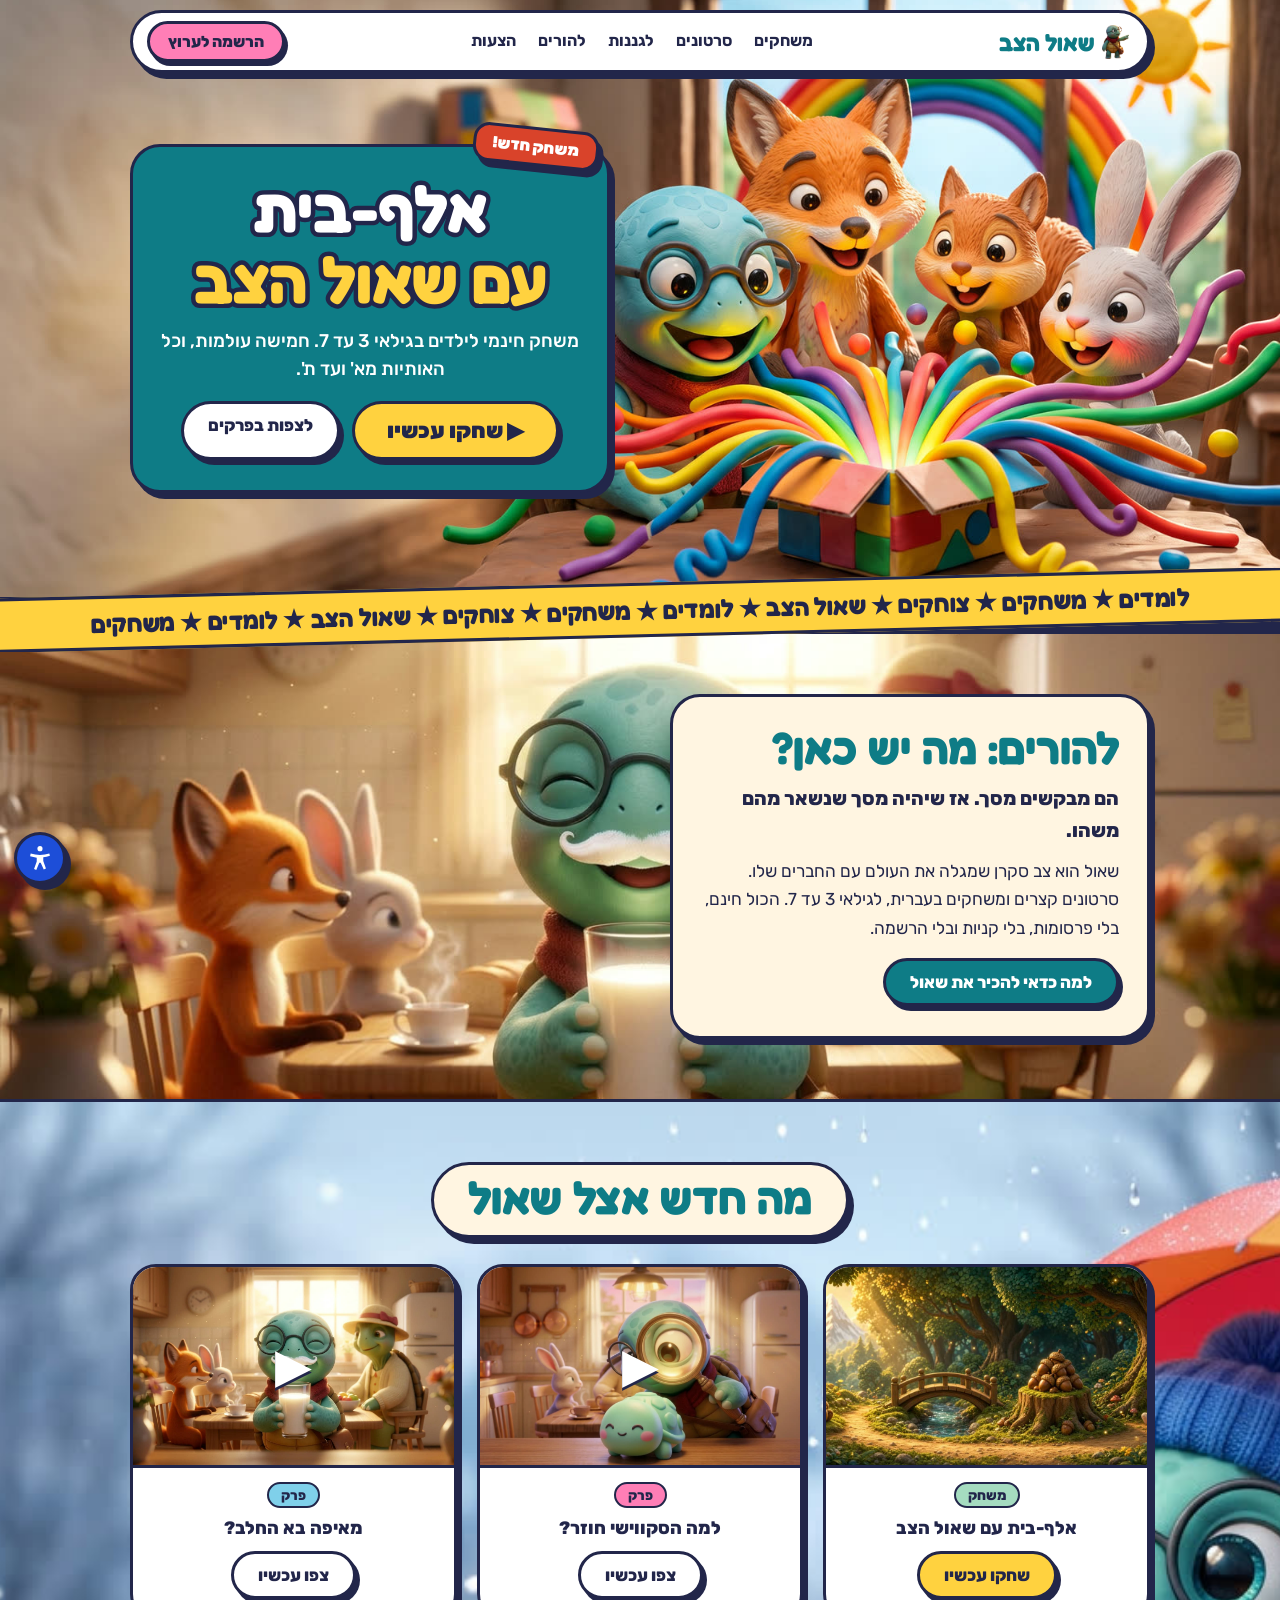
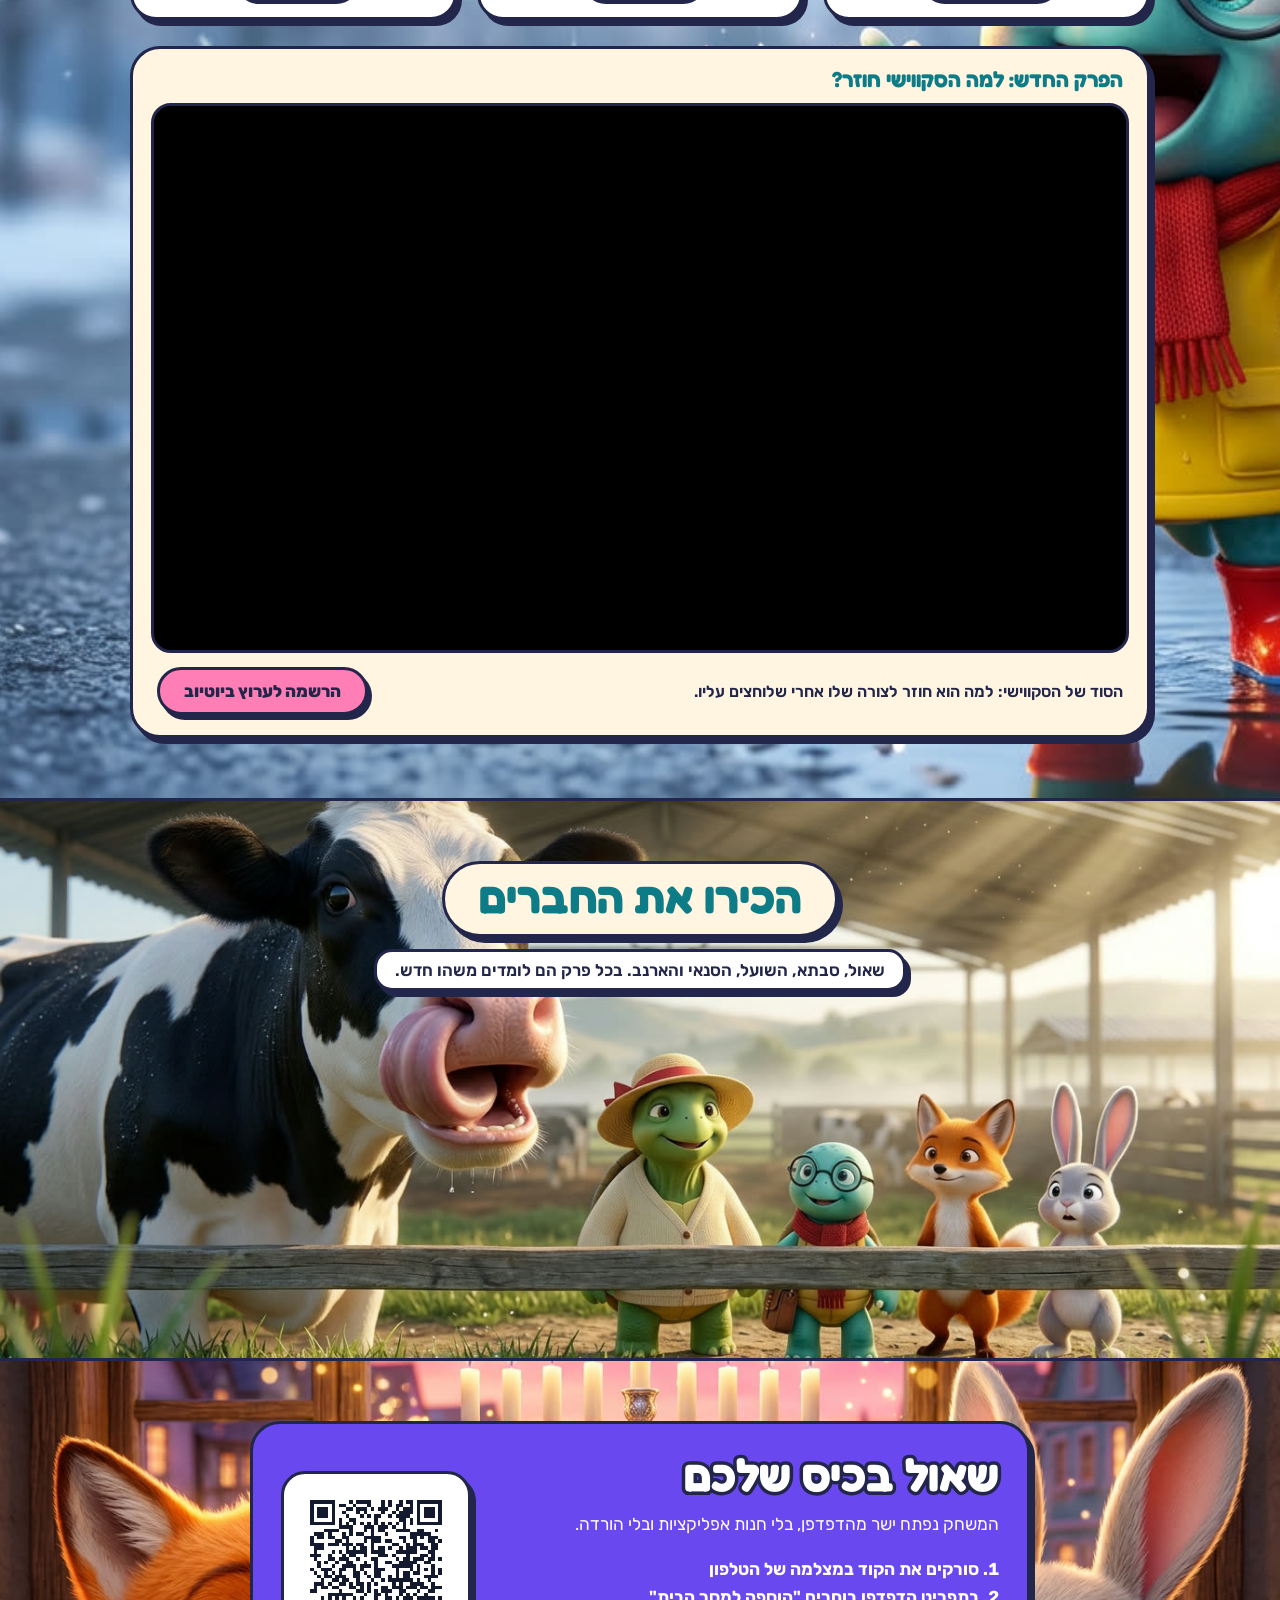
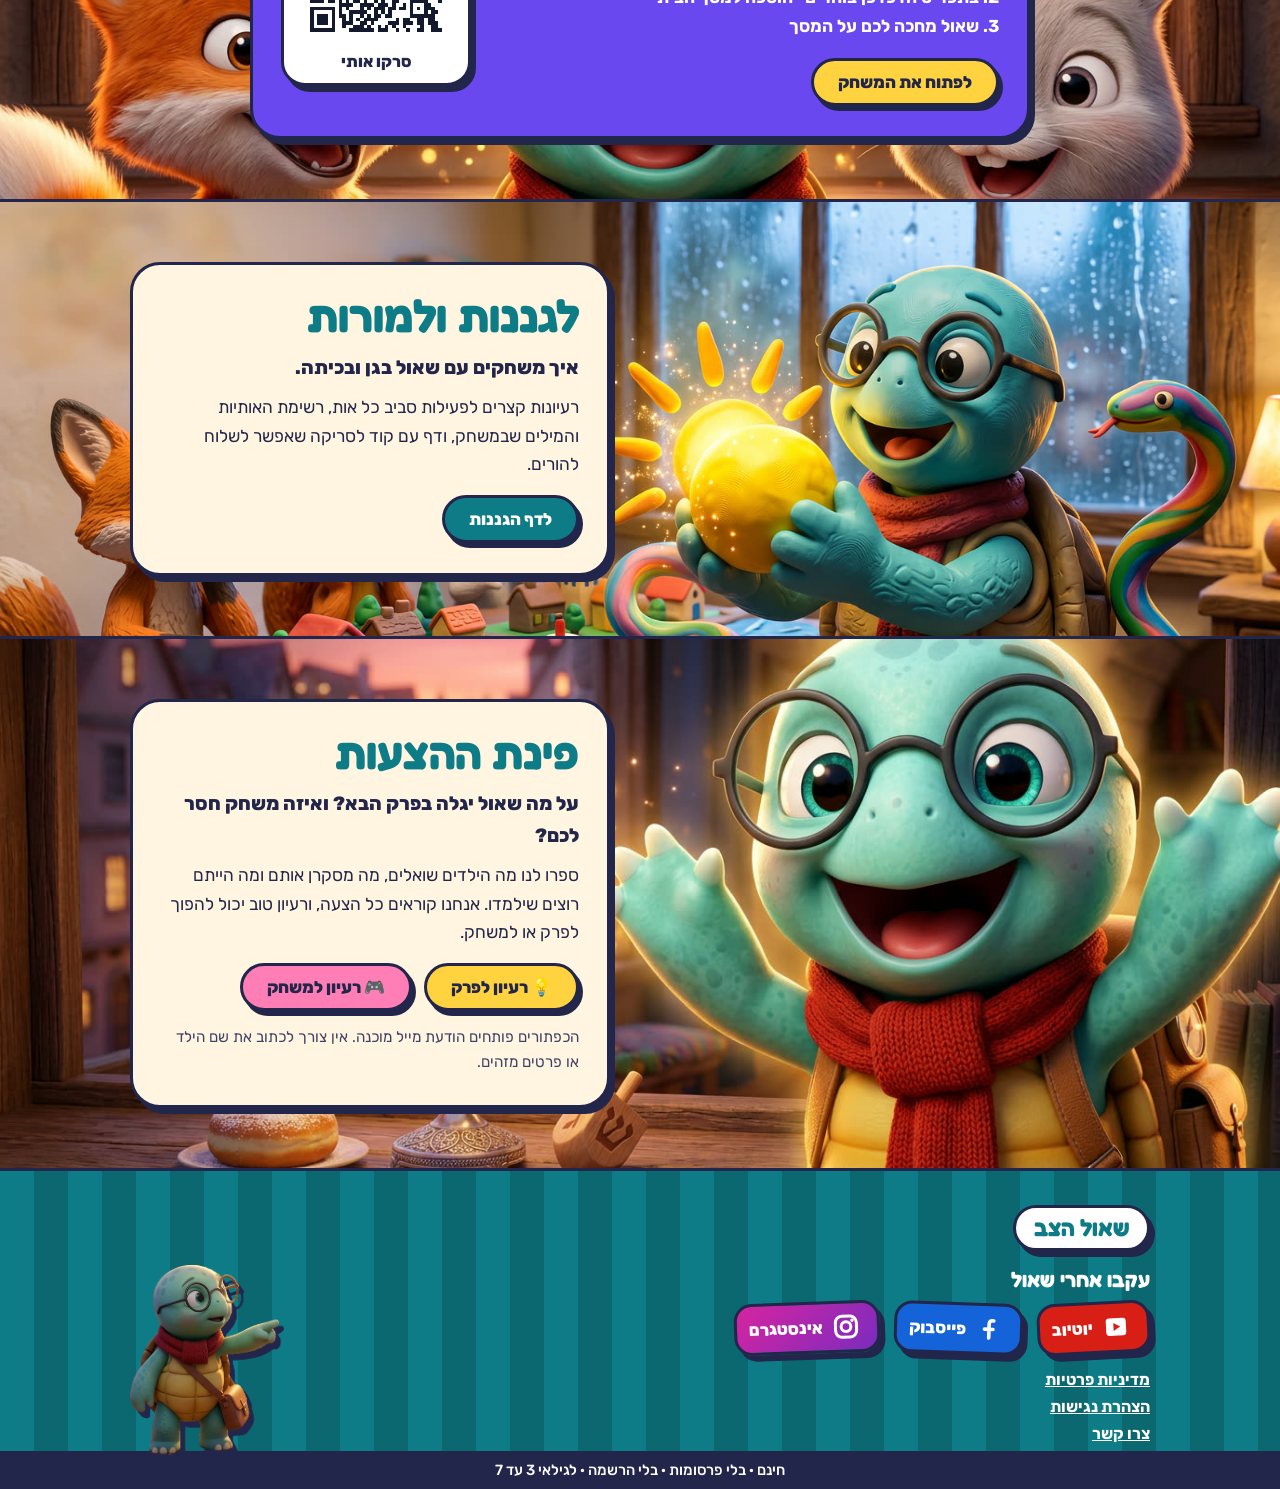
==== index.html @ dd78f570 "Home hero in 3D (index.html)" ====
<!doctype html>
<html lang="he" dir="rtl">
<head>
<meta charset="utf-8">
<meta property="og:image" content="https://shaulhatzav.co.il/img/share-sq.jpg">
<meta property="og:image:width" content="500">
<meta property="og:image:height" content="500">
<meta property="og:title" content="שאול הצב | משחק אלף-בית חינמי וסרטונים לילדים">
<meta property="og:description" content="שאול הצב: משחק אלף-בית חינמי וסרטונים חינוכיים בעברית לילדים בגילאי 3 עד 7. בלי פרסומות, בלי קניות, בלי הרשמה.">
<meta property="og:url" content="https://shaulhatzav.co.il/">
<meta property="og:type" content="website">
<meta name="twitter:card" content="summary">
<meta name="viewport" content="width=device-width, initial-scale=1">
<title>שאול הצב | משחק אלף-בית חינמי וסרטונים לילדים</title>
<meta name="description" content="שאול הצב: משחק אלף-בית חינמי וסרטונים חינוכיים בעברית לילדים בגילאי 3 עד 7. בלי פרסומות, בלי קניות, בלי הרשמה.">
<link rel="canonical" href="https://shaulhatzav.co.il/">
<link rel="icon" href="img/shaul.png">
<link rel="preconnect" href="https://fonts.googleapis.com">
<link rel="preconnect" href="https://fonts.gstatic.com" crossorigin>
<link href="https://fonts.googleapis.com/css2?family=Fredoka:wght@500;600;700&family=Rubik:wght@400;500;700;800;900&display=swap" rel="stylesheet">
<link rel="stylesheet" href="css/site.css?v=6">
</head>
<body>
<a class="skip" href="#main">דלגו לתוכן</a>
<header class="bar"><div class="b st">
  <a class="logo" href="index.html"><img src="img/shaul.png" alt="" width="313" height="398">שאול הצב</a>
  <nav aria-label="ראשי"><a href="alef-bet/">משחקים</a><a href="videos/">סרטונים</a><a href="gan/">לגננות</a><a href="#about">להורים</a><a href="#ideas">הצעות</a></nav>
  <details class="menu"><summary>תפריט</summary><div class="st"><a href="alef-bet/">משחקים</a><a href="videos/">סרטונים</a><a href="gan/">לגננות</a><a href="#about">להורים</a><a href="#ideas">הצעות</a></div></details>
  <a class="pill p" href="https://www.youtube.com/channel/UC1-MnNsGyyjfJZPgiCrN3sg?sub_confirmation=1" rel="noopener">הרשמה לערוץ</a>
</div></header>
<main id="main">

<div class="hero" style="background-image:url(img/bg/clay-c.jpg)" data-src="img/bg/clay-c.jpg" data-depth="img/bg/clay-c-d.png"><div class="in">
  <div class="panel st">
    <div class="new st">משחק חדש!</div>
    <h1>אלף-בית<br><span>עם שאול הצב</span></h1>
    <p>משחק חינמי לילדים בגילאי 3 עד 7. חמישה עולמות, וכל האותיות מא' ועד ת'.</p>
    <div class="btns"><a class="pill y big" href="alef-bet/">▶ שחקו עכשיו</a><a class="pill" href="videos/">לצפות בפרקים</a></div>
  </div>
</div></div>
<script src="js/hero3d.js?v=1" defer></script>
<div class="rib" aria-hidden="true"><div class="ribbon">לומדים ★ משחקים ★ צוחקים ★ שאול הצב ★ לומדים ★ משחקים ★ צוחקים ★ שאול הצב ★ לומדים ★ משחקים</div></div>

<section id="about" style="background-image:url(img/bg/milk-kitchen.jpg)"><div class="in side">
  <div class="panel st">
    <h2>להורים: מה יש כאן?</h2>
    <p class="lead">הם מבקשים מסך. אז שיהיה מסך שנשאר מהם משהו.</p>
    <p>שאול הוא צב סקרן שמגלה את העולם עם החברים שלו. סרטונים קצרים ומשחקים בעברית, לגילאי 3 עד 7. הכול חינם, בלי פרסומות, בלי קניות ובלי הרשמה.</p>
    <a class="pill t" href="videos/#parents">למה כדאי להכיר את שאול</a>
  </div>
</div></section>

<section class="plain" style="background-image:url(img/bg/winter.jpg)"><div class="in">
  <h2 class="title st">מה חדש אצל שאול</h2>
  <div class="grid">
    <article class="card st"><a class="pic" href="alef-bet/" style="background-image:url(img/forest-s.jpg)" aria-label="משחק אלף-בית עם שאול הצב"></a>
      <div class="ft"><span class="tag" style="background:var(--mint)">משחק</span><h3>אלף-בית עם שאול הצב</h3><a class="pill y" href="alef-bet/">שחקו עכשיו</a></div></article>
    <article class="card st"><a class="pic" href="videos/#squishy" style="background-image:url(img/bg/squishy.jpg)" aria-label="למה הסקווישי חוזר?"><span aria-hidden="true">▶</span></a><div class="ft"><span class="tag" style="background:var(--pink)">פרק</span><h3>למה הסקווישי חוזר?</h3><a class="pill" href="videos/#squishy">צפו עכשיו</a></div></article>
    <article class="card st"><a class="pic" href="videos/#milk" style="background-image:url(img/bg/milk-kitchen.jpg)" aria-label="מאיפה בא החלב?"><span aria-hidden="true">▶</span></a><div class="ft"><span class="tag" style="background:var(--sky)">פרק</span><h3>מאיפה בא החלב?</h3><a class="pill" href="videos/#milk">צפו עכשיו</a></div></article>
  </div>
  <div class="player st">
    <h3>הפרק החדש: למה הסקווישי חוזר?</h3>
    <div class="frame"><iframe src="https://www.youtube-nocookie.com/embed/lowUQMVtAIc?rel=0" title="למה הסקווישי חוזר?" loading="lazy" allow="accelerometer; clipboard-write; encrypted-media; gyroscope; picture-in-picture; web-share" allowfullscreen referrerpolicy="strict-origin-when-cross-origin"></iframe></div>
    <div class="row"><p>הסוד של הסקווישי: למה הוא חוזר לצורה שלו אחרי שלוחצים עליו.</p><a class="pill p" href="https://www.youtube.com/channel/UC1-MnNsGyyjfJZPgiCrN3sg?sub_confirmation=1" rel="noopener">הרשמה לערוץ ביוטיוב</a></div>
  </div>
</div></section>

<section class="friends" style="background-image:url(img/bg/milk-farm.jpg)" role="img" aria-label="שאול, סבתא, השועל והארנב עומדים ליד פרה ברפת"><div class="in">
  <h2 class="title st">הכירו את החברים</h2>
  <p class="st">שאול, סבתא, השועל, הסנאי והארנב. בכל פרק הם לומדים משהו חדש.</p>
</div></section>

<section class="pocket plain" style="background-image:url(img/bg/hanukkah.jpg)"><div class="in">
  <div class="panel st">
    <div>
      <h2>שאול בכיס שלכם</h2>
      <p>המשחק נפתח ישר מהדפדפן, בלי חנות אפליקציות ובלי הורדה.</p>
      <ol><li>סורקים את הקוד במצלמה של הטלפון</li><li>בתפריט הדפדפן בוחרים "הוספה למסך הבית"</li><li>שאול מחכה לכם על המסך</li></ol>
      <a class="pill y" href="alef-bet/">לפתוח את המשחק</a>
    </div>
    <div class="qr st"><img src="img/qr-alef-bet.png" alt="קוד QR שפותח את משחק האלף-בית של שאול הצב" width="1080" height="1080" loading="lazy">סרקו אותי</div>
  </div>
</div></section>

<section style="background-image:url(img/bg/clay-b.jpg)"><div class="in side l">
  <div class="panel st">
    <h2>לגננות ולמורות</h2>
    <p class="lead">איך משחקים עם שאול בגן ובכיתה.</p>
    <p>רעיונות קצרים לפעילות סביב כל אות, רשימת האותיות והמילים שבמשחק, ודף עם קוד לסריקה שאפשר לשלוח להורים.</p>
    <a class="pill t" href="gan/">לדף הגננות</a>
  </div>
</div></section>

<section id="ideas" class="ideas" style="background-image:url(img/bg/hanukkah1.jpg)"><div class="in side l">
  <div class="panel st">
    <h2>פינת ההצעות</h2>
    <p class="lead">על מה שאול יגלה בפרק הבא? ואיזה משחק חסר לכם?</p>
    <p>ספרו לנו מה הילדים שואלים, מה מסקרן אותם ומה הייתם רוצים שילמדו. אנחנו קוראים כל הצעה, ורעיון טוב יכול להפוך לפרק או למשחק.</p>
    <div class="btns" style="justify-content:flex-start"><a class="pill y" href="mailto:shaul.hatzav@gmail.com?subject=%D7%A8%D7%A2%D7%99%D7%95%D7%9F%20%D7%9C%D7%A4%D7%A8%D7%A7%20%D7%A9%D7%9C%20%D7%A9%D7%90%D7%95%D7%9C%20%D7%94%D7%A6%D7%91&body=%D7%A9%D7%9C%D7%95%D7%9D%20%D7%A6%D7%95%D7%95%D7%AA%20%D7%A9%D7%90%D7%95%D7%9C%20%D7%94%D7%A6%D7%91%2C%0A%0A%D7%94%D7%A8%D7%A2%D7%99%D7%95%D7%9F%20%D7%A9%D7%9C%D7%A0%D7%95%20%D7%9C%D7%A4%D7%A8%D7%A7%3A%0A%0A%0A%D7%92%D7%99%D7%9C%20%D7%94%D7%99%D7%9C%D7%93/%D7%94%20%28%D7%9C%D7%90%20%D7%97%D7%95%D7%91%D7%94%29%3A%0A">💡 רעיון לפרק</a><a class="pill p" href="mailto:shaul.hatzav@gmail.com?subject=%D7%A8%D7%A2%D7%99%D7%95%D7%9F%20%D7%9C%D7%9E%D7%A9%D7%97%D7%A7%20%D7%A9%D7%9C%20%D7%A9%D7%90%D7%95%D7%9C%20%D7%94%D7%A6%D7%91&body=%D7%A9%D7%9C%D7%95%D7%9D%20%D7%A6%D7%95%D7%95%D7%AA%20%D7%A9%D7%90%D7%95%D7%9C%20%D7%94%D7%A6%D7%91%2C%0A%0A%D7%94%D7%A8%D7%A2%D7%99%D7%95%D7%9F%20%D7%A9%D7%9C%D7%A0%D7%95%20%D7%9C%D7%9E%D7%A9%D7%97%D7%A7%3A%0A%0A%0A%D7%92%D7%99%D7%9C%20%D7%94%D7%99%D7%9C%D7%93/%D7%94%20%28%D7%9C%D7%90%20%D7%97%D7%95%D7%91%D7%94%29%3A%0A">🎮 רעיון למשחק</a></div>
    <p class="note">הכפתורים פותחים הודעת מייל מוכנה. אין צורך לכתוב את שם הילד או פרטים מזהים.</p>
  </div>
</div></section>

</main>
<footer><div class="in">
  <div>
    <a class="logo st" href="index.html">שאול הצב</a>
    <nav aria-label="תחתון">
      <div class="follow"><p class="fh">עקבו אחרי שאול</p><div class="soc"><a class="st yt" href="https://www.youtube.com/channel/UC1-MnNsGyyjfJZPgiCrN3sg" rel="noopener" aria-label="שאול הצב ביוטיוב"><svg viewBox="0 0 24 24" aria-hidden="true"><path d="M4 7.6q0-2.6 2.6-2.6h10.8q2.6 0 2.6 2.6v8.8q0 2.6-2.6 2.6H6.6q-2.6 0-2.6-2.6z" fill="#fff"/><path d="M10 8.8l5.4 3.2-5.4 3.2z" fill="#d81f16"/></svg><span>יוטיוב</span></a><a class="st fb" href="https://www.facebook.com/profile.php?id=61596249973503" rel="noopener" aria-label="שאול הצב בפייסבוק"><svg viewBox="0 0 24 24" aria-hidden="true"><path d="M15.6 5.4q-3.6-.8-3.6 3v10.8M8.4 12.2h6.8" fill="none" stroke="#fff" stroke-width="2.9" stroke-linecap="round" stroke-linejoin="round"/></svg><span>פייסבוק</span></a><a class="st ig" href="https://www.instagram.com/shaul.hatzav/" rel="noopener" aria-label="שאול הצב באינסטגרם"><svg viewBox="0 0 24 24" aria-hidden="true"><rect x="3.6" y="3.6" width="16.8" height="16.8" rx="5.2" fill="none" stroke="#fff" stroke-width="2.4"/><circle cx="12" cy="12" r="3.9" fill="none" stroke="#fff" stroke-width="2.4"/><circle cx="17" cy="7" r="1.4" fill="#fff"/></svg><span>אינסטגרם</span></a></div></div>
      <a href="privacy/">מדיניות פרטיות</a>
      <a href="accessibility/">הצהרת נגישות</a>
      <a href="mailto:shaul.hatzav@gmail.com">צרו קשר</a>
    </nav>
  </div>
  <img class="s" src="img/shaul.png" alt="" width="313" height="398" loading="lazy">
</div><div class="copy">חינם · בלי פרסומות · בלי הרשמה · לגילאי 3 עד 7</div></footer>
<a class="a11y st" href="accessibility/" aria-label="הצהרת נגישות"><svg viewBox="0 0 24 24" aria-hidden="true"><circle cx="12" cy="4" r="2.2"/><path d="M4 8.2c2.6.8 5.3 1.2 8 1.2s5.4-.4 8-1.2l.5 1.9c-1.9.6-3.8 1-5.7 1.2v3.2l2.3 6.6-1.9.7L12.6 16h-1.2l-2.6 6.2-1.9-.7 2.3-6.6v-3.2c-1.9-.2-3.8-.6-5.7-1.2z"/></svg></a>
</body>
</html>
---- css/site.css ----
﻿/* shaulhatzav.co.il — shared styles (23/11/2026).
   Look: real episode art behind every section, text on opaque "sticker" cards (3px ink outline + hard shadow),
   Fredoka headings, Rubik text. Colours with white text are dark enough for WCAG AA (teal-d 4.9:1, purple 5.6:1). */
:root { --cream: #fff5e1; --teal: #17a3a8; --teal-d: #0e7c86; --teal-dd: #0b6770; --yellow: #ffd23f; --red: #d9432a; --pink: #ff7eb6; --purple: #6a48f0; --ink: #22264a; --sky: #7fd0ea; --mint: #a5dcc0; }
* { box-sizing: border-box; }
html { scroll-behavior: smooth; }
html, body { margin: 0; overflow-x: hidden; max-width: 100%; }
body { font-family: 'Rubik', 'Heebo', 'Segoe UI', Arial, sans-serif; color: var(--ink); background: var(--ink); font-size: 100%; }
h1, h2, h3 { font-family: 'Fredoka', 'Rubik', sans-serif; font-weight: 700; margin: 0; line-height: 1.12; }
h2 { font-size: clamp(1.9rem, 5vw, 2.8rem); color: var(--teal-d); }
h3, h2.h3 { font-size: 1.35rem; color: var(--teal-d); margin-top: 22px; }
a { color: var(--teal-dd); }
img { max-width: 100%; height: auto; }
.in { max-width: 1060px; margin: 0 auto; padding: 0 20px; position: relative; }
.st { border: 3px solid var(--ink); box-shadow: 5px 6px 0 var(--ink); }
.skip { position: absolute; top: -60px; right: 10px; background: var(--yellow); color: var(--ink); padding: 10px 16px; border-radius: 12px; font-weight: 800; z-index: 50; }
.skip:focus { top: 10px; }
:focus-visible { outline: 4px solid var(--ink); outline-offset: 3px; box-shadow: 0 0 0 7px #fff; }

.pill { display: inline-block; background: #fff; color: var(--ink); font-weight: 800; text-decoration: none; padding: 11px 24px; border-radius: 999px; font-size: 1.05rem; border: 3px solid var(--ink); box-shadow: 4px 5px 0 var(--ink); transition: transform .12s, box-shadow .12s; }
.pill:hover { transform: translate(2px, 2px); box-shadow: 2px 3px 0 var(--ink); }
.pill.y { background: var(--yellow); }
.pill.big { font-size: 1.35rem; padding: 14px 32px; font-weight: 900; }
.pill.t { background: var(--teal-d); color: #fff; }
.pill.p { background: var(--pink); }

/* top bar */
.bar { position: sticky; top: 10px; z-index: 20; margin: 0 auto; max-width: 1060px; padding: 0 20px; height: 0; }
.bar .b { background: #fff; border-radius: 999px; padding: 8px 10px 8px 14px; display: flex; align-items: center; justify-content: space-between; gap: 10px; }
.logo { font-family: 'Fredoka', sans-serif; font-weight: 700; font-size: 1.45rem; color: var(--teal-d); white-space: nowrap; padding-right: 8px; text-decoration: none; display: inline-flex; align-items: center; gap: 8px; }
.logo img { height: 34px; width: auto; }
.bar nav { display: flex; gap: 18px; font-weight: 700; }
.bar nav a { color: var(--ink); text-decoration: none; padding: 4px 2px; border-bottom: 3px solid transparent; }
.bar nav a:hover, .bar nav a[aria-current] { border-bottom-color: var(--teal-d); }
.bar .pill { padding: 8px 18px; font-size: .98rem; box-shadow: 3px 4px 0 var(--ink); white-space: nowrap; }
.menu { display: none; }

/* sections on episode art */
section, .hero, .pagehead { position: relative; background: center / cover no-repeat; border-bottom: 3px solid var(--ink); }
section { padding: 60px 0; scroll-margin-top: 80px; }
.panel { background: var(--cream); border-radius: 30px; padding: 26px 28px 30px; }
.panel p, .panel li { font-size: 1.08rem; line-height: 1.65; }
.panel p { margin: 10px 0 16px; }
.panel p.lead { font-weight: 800; font-size: 1.2rem; margin-bottom: 0; }
.side { display: grid; grid-template-columns: minmax(0, 480px) 1fr; }
.side.l { grid-template-columns: 1fr minmax(0, 480px); } .side.l .panel { grid-column: 2; }

.hero { background-position: 70% center; padding: 110px 0 70px; min-height: 600px; display: flex; align-items: center; }
.hero .in { width: 100%; }
.hero .panel { background: var(--teal-d); color: #fff; max-width: 480px; margin-right: auto; margin-left: 0; text-align: center; padding: 26px 24px 30px; position: relative; }
.hero h1 { font-size: clamp(2.5rem, 7vw, 4rem); color: #fff; -webkit-text-stroke: 9px var(--ink); paint-order: stroke fill; }
.hero h1 span { color: var(--yellow); white-space: nowrap; }
.hero p { font-size: 1.15rem; font-weight: 500; line-height: 1.5; margin: 12px 0 18px; }
.btns { display: flex; gap: 12px; flex-wrap: wrap; justify-content: center; }
.new { position: absolute; top: -20px; right: 8px; background: var(--red); color: #fff; font-weight: 900; padding: 7px 16px; border-radius: 16px; transform: rotate(6deg); }
.rib { overflow: hidden; padding: 16px 0; margin: -32px 0 -18px; position: relative; z-index: 3; }
.ribbon { background: var(--yellow); border-block: 3px solid var(--ink); transform: rotate(-1.4deg) scale(1.05); font-family: 'Fredoka', sans-serif; font-weight: 700; font-size: 1.45rem; white-space: nowrap; overflow: hidden; padding: 9px 0; text-align: center; }

.title { display: table; margin: 0 auto 26px; background: var(--cream); border-radius: 999px; padding: 8px 34px 12px; text-align: center; }
.grid { display: grid; grid-template-columns: repeat(3, 1fr); gap: 20px; }
.card { border-radius: 26px; overflow: hidden; background: #fff; text-align: center; display: flex; flex-direction: column; }
.card .pic { aspect-ratio: 16 / 10; background: center / cover; position: relative; border-bottom: 3px solid var(--ink); display: block; }
.card .pic span { position: absolute; inset: 0; display: grid; place-items: center; font-size: 3rem; color: #fff; text-shadow: 0 3px 0 var(--ink); }
.card .ft { padding: 14px 12px 18px; display: flex; flex-direction: column; align-items: center; flex: 1; }
.tag { display: inline-block; font-weight: 800; font-size: .85rem; padding: 3px 12px; border-radius: 999px; border: 2px solid var(--ink); margin-bottom: 8px; }
.card h3 { font-family: 'Rubik', sans-serif; font-weight: 800; font-size: 1.12rem; color: var(--ink); margin: 0 0 12px; line-height: 1.3; flex: 1; }

.player { margin-top: 26px; background: var(--cream); border-radius: 30px; padding: 18px 18px 20px; }
.player h3, .player h2.h3 { margin: 0 6px 12px; }
.frame { position: relative; aspect-ratio: 16 / 9; border-radius: 20px; overflow: hidden; background: #000; border: 3px solid var(--ink); }
.frame iframe { position: absolute; inset: 0; width: 100%; height: 100%; border: 0; }
.player .row { display: flex; flex-wrap: wrap; gap: 12px; align-items: center; justify-content: space-between; margin: 14px 6px 0; }
.player .row p { margin: 0; font-weight: 600; }

.panel p.note { font-size: .95rem; margin: 14px 0 0; color: #3d4266; }
.friends { min-height: 560px; display: flex; align-items: flex-start; background-position: center 60%; }
.friends .in { width: 100%; text-align: center; }
.friends .title { margin-bottom: 0; }
.friends p { display: table; margin: 12px auto 0; background: #fff; border-radius: 18px; padding: 8px 18px; font-weight: 600; font-size: 1.05rem; }

.pocket .panel { background: var(--purple); color: #fff; display: grid; grid-template-columns: 1fr auto; gap: 26px; align-items: center; max-width: 780px; margin: 0 auto; }
.pocket h2 { color: #fff; -webkit-text-stroke: 7px var(--ink); paint-order: stroke fill; }
.pocket ol { margin: 0 0 18px; padding: 0 20px 0 0; font-weight: 700; line-height: 1.9; }
.qr { background: #fff; border-radius: 24px; padding: 12px; width: 190px; text-align: center; color: var(--ink); font-weight: 800; }
.qr img { width: 100%; height: auto; display: block; margin-bottom: 6px; image-rendering: pixelated; }

/* inner pages */
.pagehead { padding: 120px 0 46px; text-align: center; }
.pagehead h1 { display: inline-block; background: var(--cream); border-radius: 999px; padding: 10px 40px 14px; font-size: clamp(2rem, 6vw, 3rem); color: var(--teal-d); }
.page { background: center / cover fixed no-repeat; padding: 40px 0 60px; border-bottom: 3px solid var(--ink); }
.page .panel { max-width: 860px; margin: 0 auto 26px; }
.page .panel > :first-child { margin-top: 0; }
.page ul, .page ol { padding-right: 22px; margin: 8px 0 16px; }
.letters { display: grid; grid-template-columns: repeat(auto-fill, minmax(120px, 1fr)); gap: 10px; margin: 14px 0 6px; padding: 0; list-style: none; }
.letters li { background: #fff; border: 2px solid var(--ink); border-radius: 16px; padding: 8px 10px; text-align: center; font-weight: 700; line-height: 1.3; }
.letters b { display: block; font-family: 'Fredoka', sans-serif; font-size: 2rem; color: var(--teal-d); line-height: 1; }
.world { font-weight: 800; margin: 18px 0 0; }
.vgrid { display: grid; grid-template-columns: 1fr 1fr; gap: 22px; }
.vgrid .player { margin: 0; }

footer { background: repeating-linear-gradient(90deg, var(--teal-d) 0 34px, var(--teal-dd) 34px 68px); color: #fff; padding: 34px 0 0; position: relative; }
footer .in { display: flex; justify-content: space-between; align-items: flex-end; gap: 20px; }
footer .logo { background: #fff; border-radius: 999px; padding: 5px 18px 7px; margin-bottom: 14px; }
footer nav a { color: #fff; font-weight: 700; display: block; margin: 8px 0; }
footer img.s { height: 190px; width: auto; margin-bottom: -4px; filter: drop-shadow(5px 6px 0 var(--ink)); }
.follow { margin: 2px 0 16px; }
.fh { font-family: 'Fredoka', sans-serif; font-weight: 700; font-size: 1.3rem; margin: 0 0 10px; color: #fff; }
.soc { display: flex; flex-wrap: wrap; gap: 14px; }
footer nav .soc a { display: inline-flex; align-items: center; gap: 8px; margin: 0; padding: 8px 16px 8px 12px; border-radius: 18px; color: #fff; font-weight: 800; font-size: 1.05rem; text-decoration: none; transition: transform .12s; }
.soc a svg { width: 30px; height: 30px; flex: none; }
.soc a.yt { background: #d81f16; transform: rotate(-3deg); }
.soc a.fb { background: #1463d8; transform: rotate(2deg); }
.soc a.ig { background: linear-gradient(135deg, #d6249f, #7b2cbf); transform: rotate(-2deg); }
.soc a:hover { transform: rotate(0deg) scale(1.05); }
@media (prefers-reduced-motion: reduce) { .soc a { transition: none; } }
.copy { background: var(--ink); color: #fff; text-align: center; padding: 10px; font-size: .92rem; font-weight: 500; }
.a11y { position: fixed; z-index: 30; bottom: 16px; left: 14px; width: 52px; height: 52px; border-radius: 50%; display: grid; place-items: center; background: #1d4ed8; text-decoration: none; }
.a11y svg { width: 28px; height: 28px; fill: #fff; }

@media (max-width: 760px) {
  .bar nav { display: none; }
  .menu { display: block; position: relative; }
  .menu summary { list-style: none; cursor: pointer; font-weight: 800; padding: 6px 12px; border: 3px solid var(--ink); border-radius: 999px; background: var(--yellow); }
  .menu summary::-webkit-details-marker { display: none; }
  .menu div { position: absolute; top: 48px; left: -10px; background: #fff; border-radius: 20px; padding: 8px 16px; min-width: 200px; }
  .menu div a { display: block; padding: 10px 0; font-weight: 700; color: var(--ink); text-decoration: none; border-bottom: 2px solid #22264a22; }
  .menu div a:last-child { border-bottom: 0; }
  .bar .b { padding: 6px 8px 6px 10px; gap: 6px; } .logo { font-size: 1.2rem; padding-right: 2px; } .logo img { height: 28px; }
  .bar .pill { padding: 7px 12px; font-size: .9rem; }
  .hero { padding: 300px 0 46px; min-height: 0; background-position: 62% top; background-size: auto 330px; background-color: var(--teal-d); align-items: flex-end; }
  .hero .panel { margin: 0 auto; }
  section { padding: 230px 0 34px; background-size: auto 250px; background-position: center top; background-color: var(--cream); }
  section.plain { padding-top: 40px; background-size: cover; }
  .side, .side.l { grid-template-columns: 1fr; } .side.l .panel { grid-column: 1; }
  .grid { grid-template-columns: 1fr 1fr; gap: 14px; }
  .grid .card:first-child { grid-column: 1 / -1; }
  .friends { min-height: 0; padding-top: 30px; padding-bottom: 250px; background-position: center bottom; }
  .pocket .panel { grid-template-columns: 1fr; text-align: center; } .pocket ol { display: inline-block; text-align: right; } .qr { margin: 0 auto; }
  .ribbon { font-size: 1.1rem; }
  .panel { padding: 22px 20px 24px; }
  .pagehead { padding: 96px 0 30px; }
  .page { background-attachment: scroll; padding: 26px 0 40px; }
  .vgrid { grid-template-columns: 1fr; }
  footer img.s { height: 130px; width: auto; }
}
@media (prefers-reduced-motion: reduce) { html { scroll-behavior: auto; } .pill { transition: none; } .pill:hover { transform: none; } }
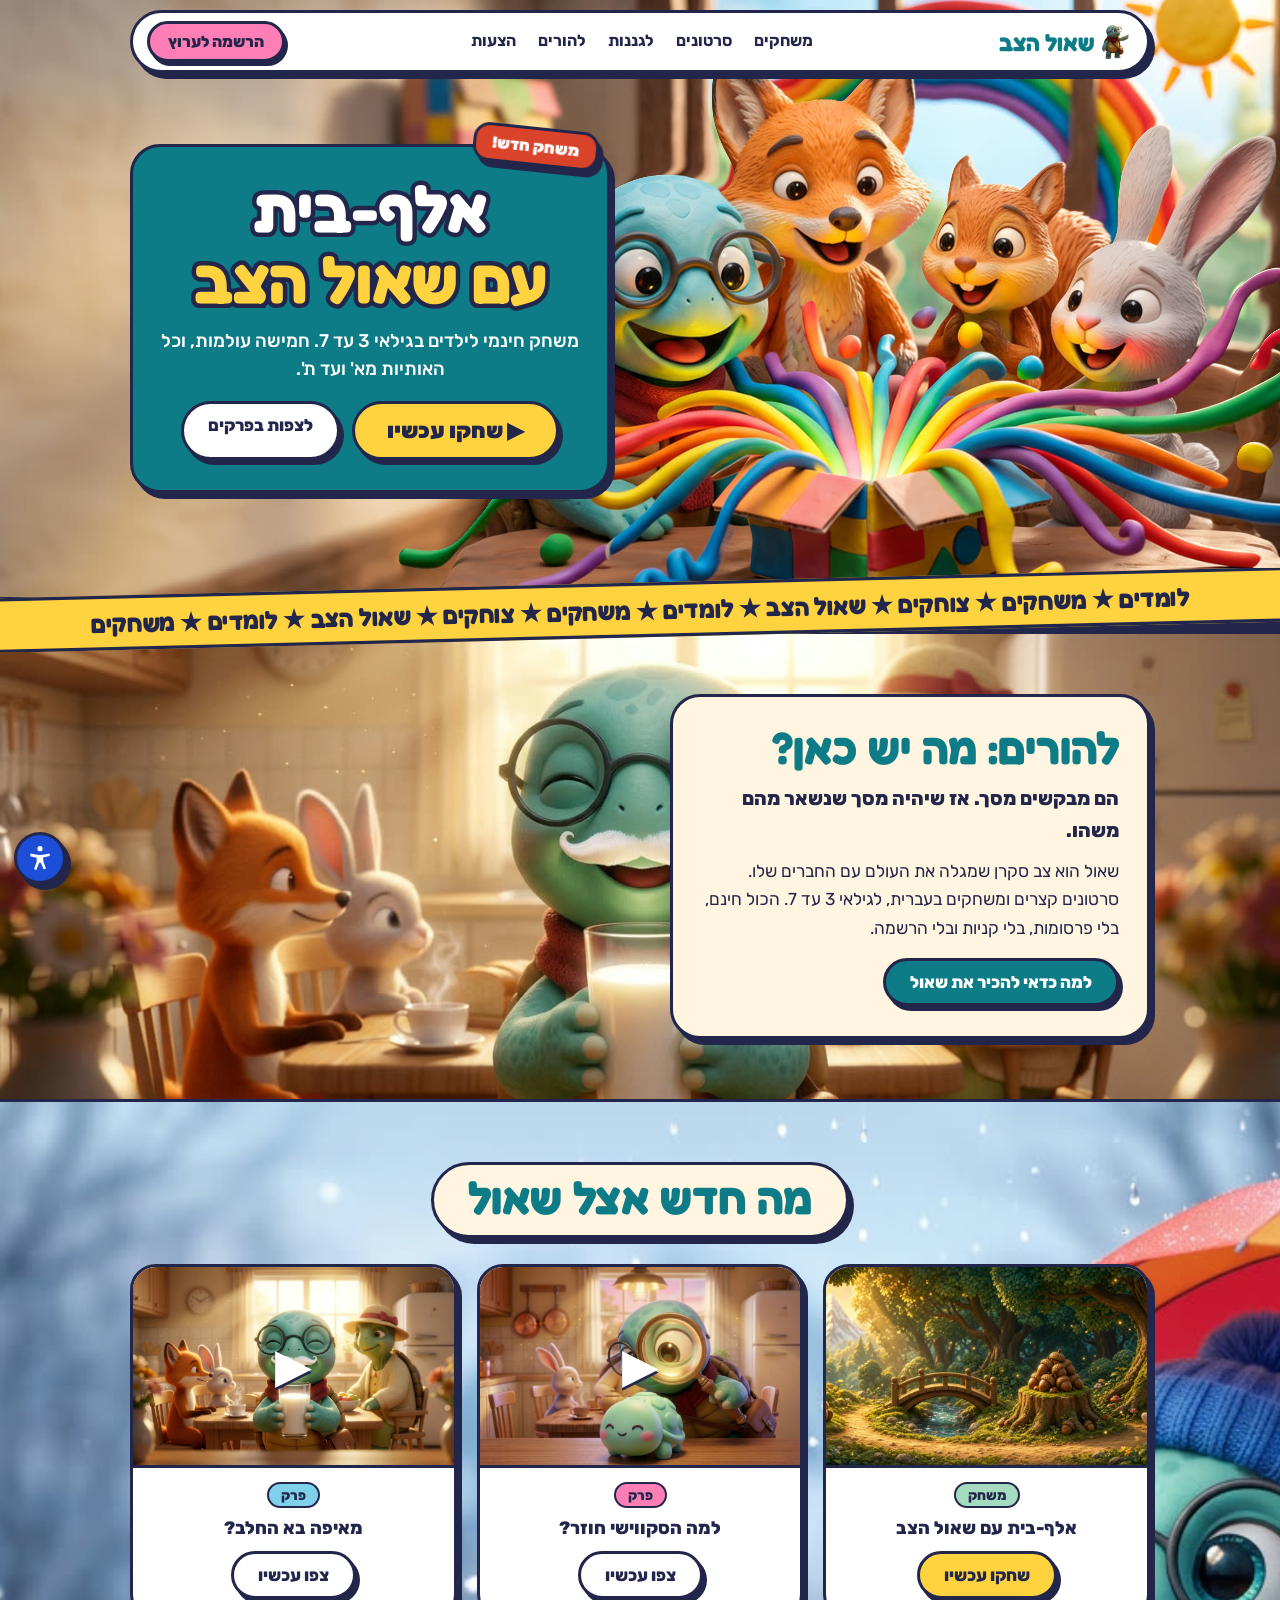
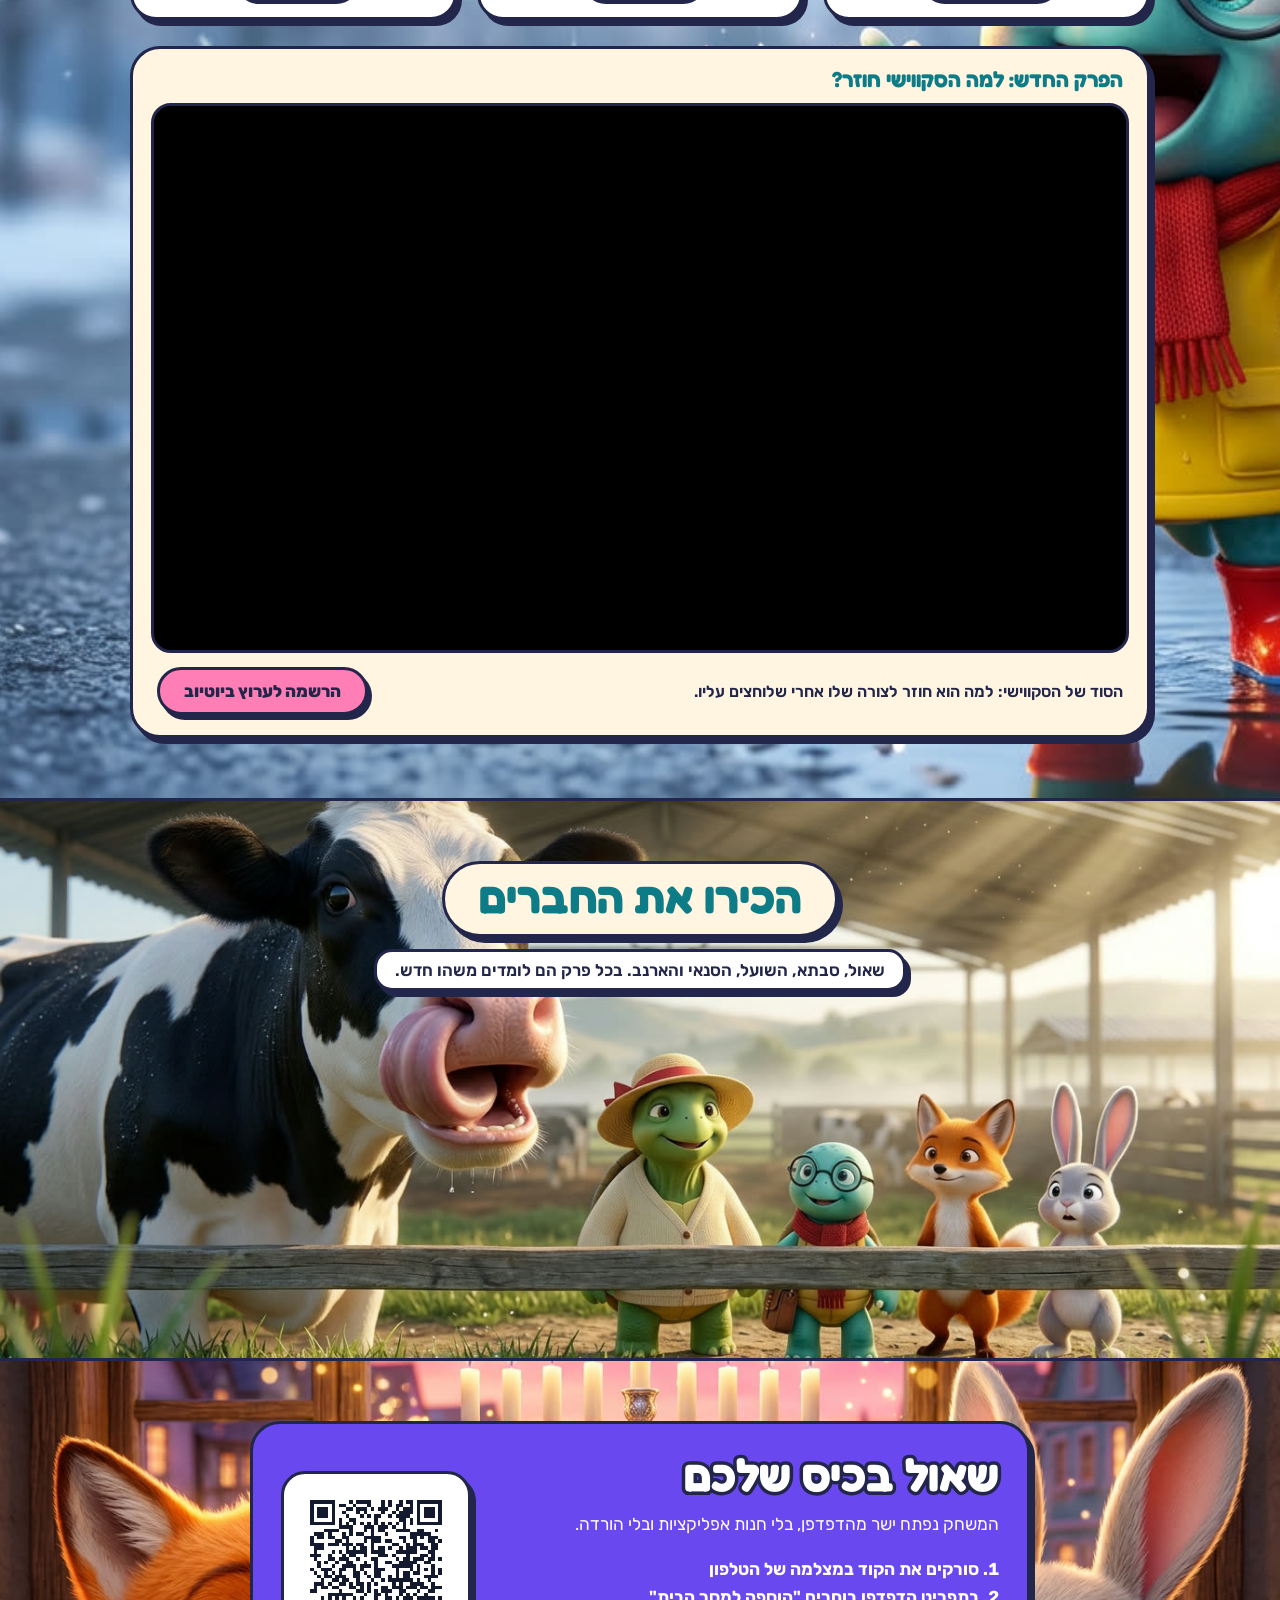
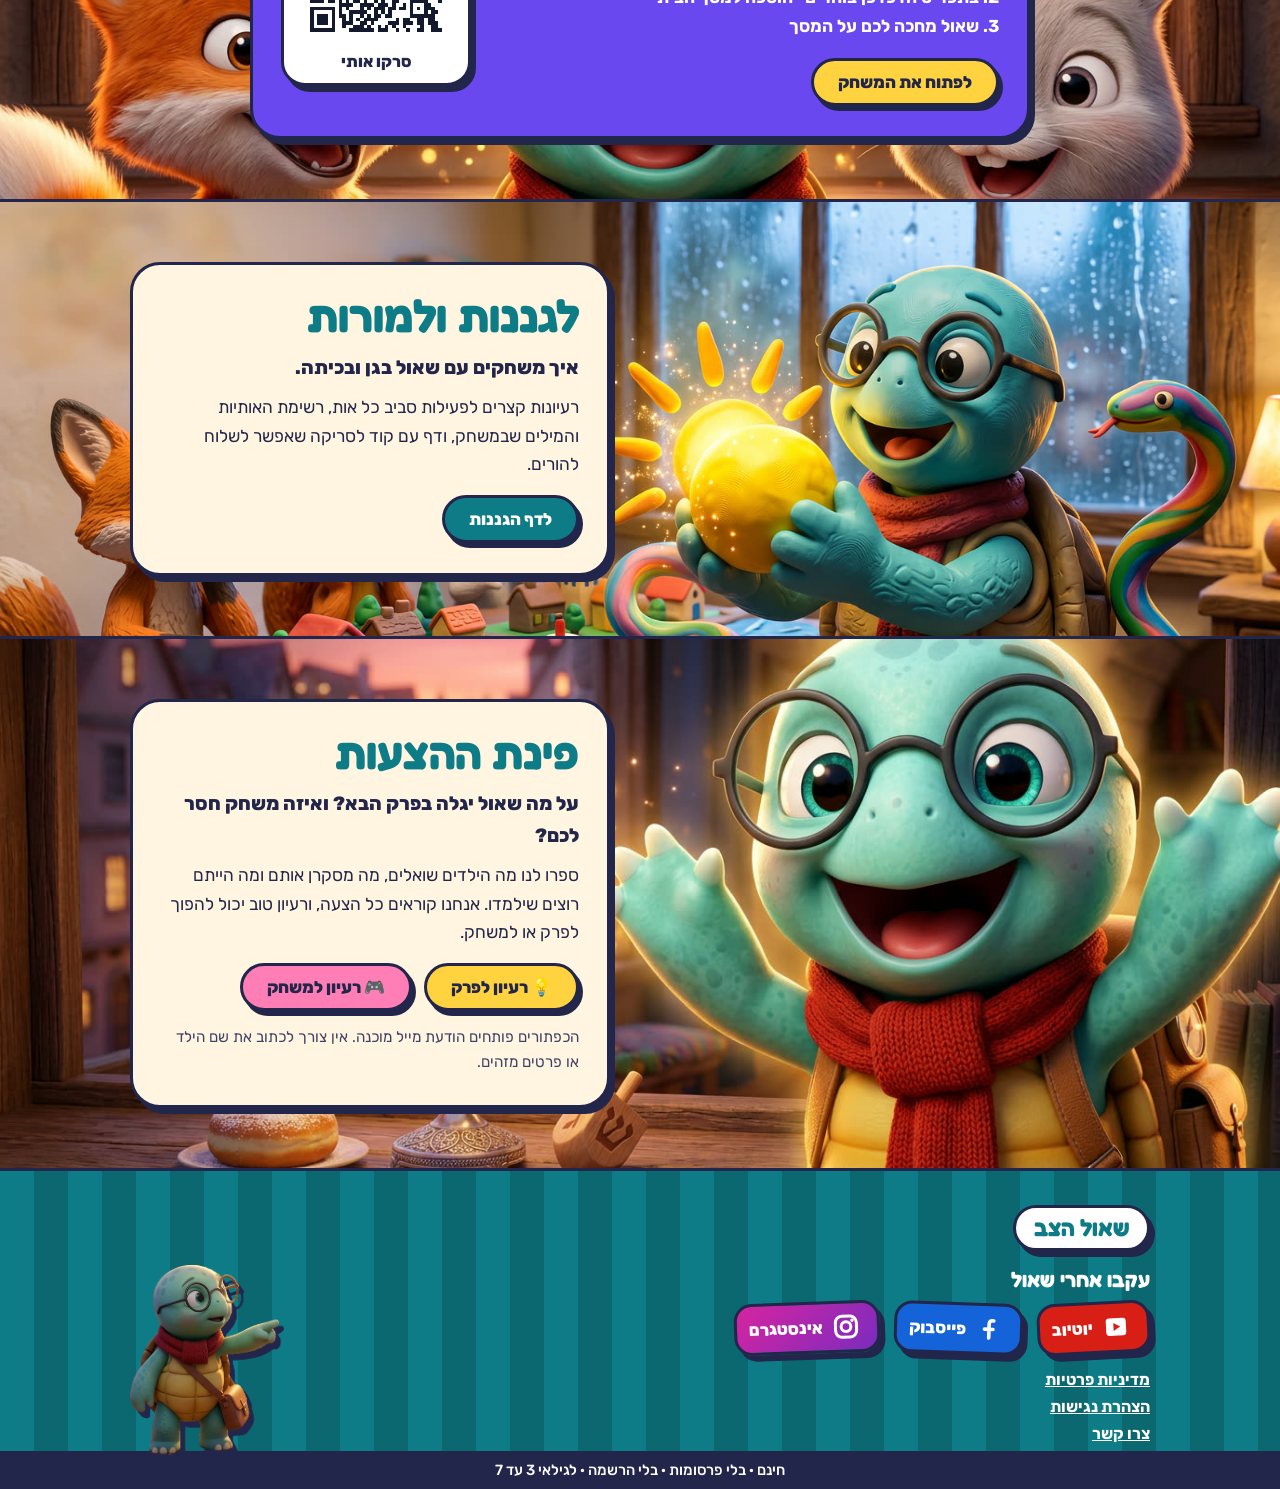
==== commit df4f7fe6: "Hero 3D v2 (index.html)" ====
--- a/index.html
+++ b/index.html
@@ -38,7 +38,7 @@
     <div class="btns"><a class="pill y big" href="alef-bet/">▶ שחקו עכשיו</a><a class="pill" href="videos/">לצפות בפרקים</a></div>
   </div>
 </div></div>
-<script src="js/hero3d.js?v=1" defer></script>
+<script src="js/hero3d.js?v=2" defer></script>
 <div class="rib" aria-hidden="true"><div class="ribbon">לומדים ★ משחקים ★ צוחקים ★ שאול הצב ★ לומדים ★ משחקים ★ צוחקים ★ שאול הצב ★ לומדים ★ משחקים</div></div>
 
 <section id="about" style="background-image:url(img/bg/milk-kitchen.jpg)"><div class="in side">
--- a/css/site.css
+++ b/css/site.css
@@ -46,7 +46,9 @@
 .side.l { grid-template-columns: 1fr minmax(0, 480px); } .side.l .panel { grid-column: 2; }
 
 .hero { background-position: 70% center; padding: 110px 0 70px; min-height: 600px; display: flex; align-items: center; }
-.hero .in { width: 100%; }
+.hero .in { width: 100%; z-index: 1; }
+/* the 3D picture (js/hero3d.js) sits under the panel, over the CSS background it replaces */
+.hero3d { position: absolute; top: 0; left: 0; width: 100%; height: 100%; display: block; z-index: 0; pointer-events: none; }
 .hero .panel { background: var(--teal-d); color: #fff; max-width: 480px; margin-right: auto; margin-left: 0; text-align: center; padding: 26px 24px 30px; position: relative; }
 .hero h1 { font-size: clamp(2.5rem, 7vw, 4rem); color: #fff; -webkit-text-stroke: 9px var(--ink); paint-order: stroke fill; }
 .hero h1 span { color: var(--yellow); white-space: nowrap; }
@@ -129,6 +131,7 @@
   .bar .pill { padding: 7px 12px; font-size: .9rem; }
   .hero { padding: 300px 0 46px; min-height: 0; background-position: 62% top; background-size: auto 330px; background-color: var(--teal-d); align-items: flex-end; }
   .hero .panel { margin: 0 auto; }
+  .hero3d { height: 330px; bottom: auto; }
   section { padding: 230px 0 34px; background-size: auto 250px; background-position: center top; background-color: var(--cream); }
   section.plain { padding-top: 40px; background-size: cover; }
   .side, .side.l { grid-template-columns: 1fr; } .side.l .panel { grid-column: 1; }
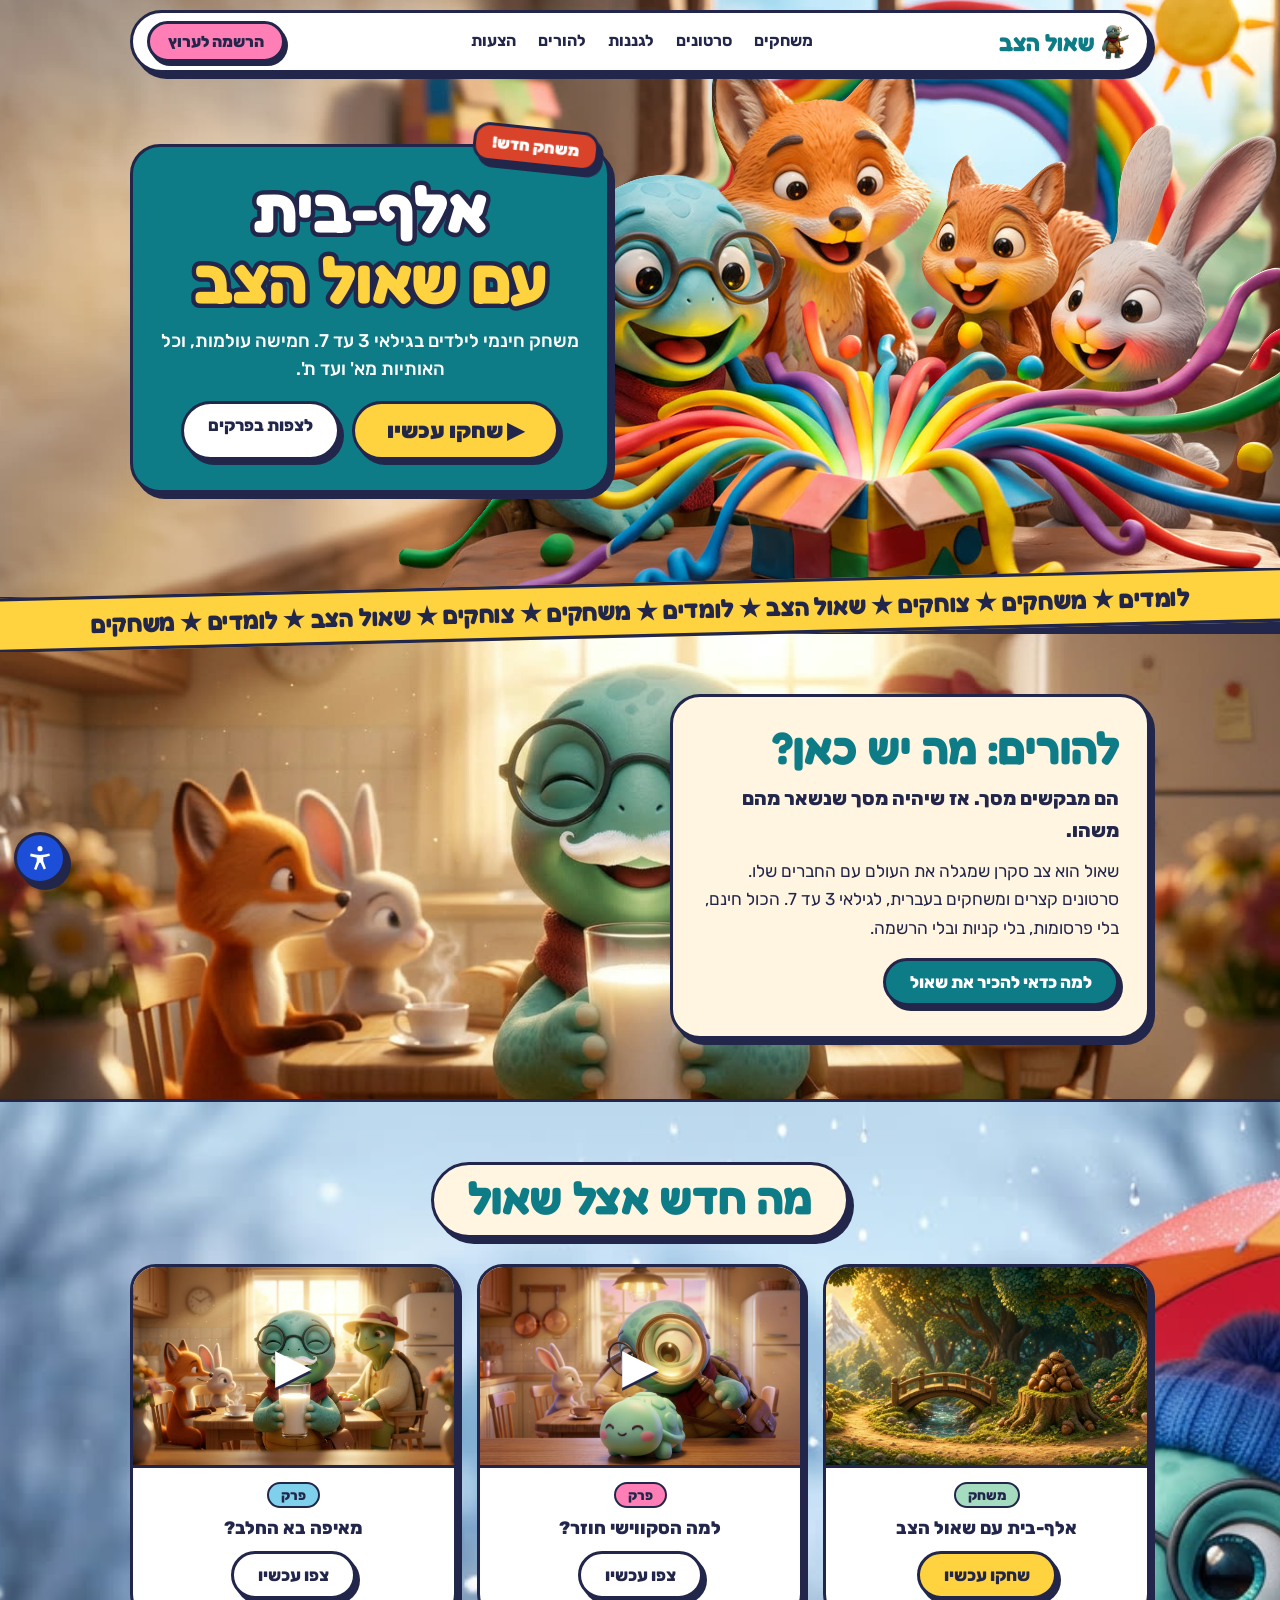
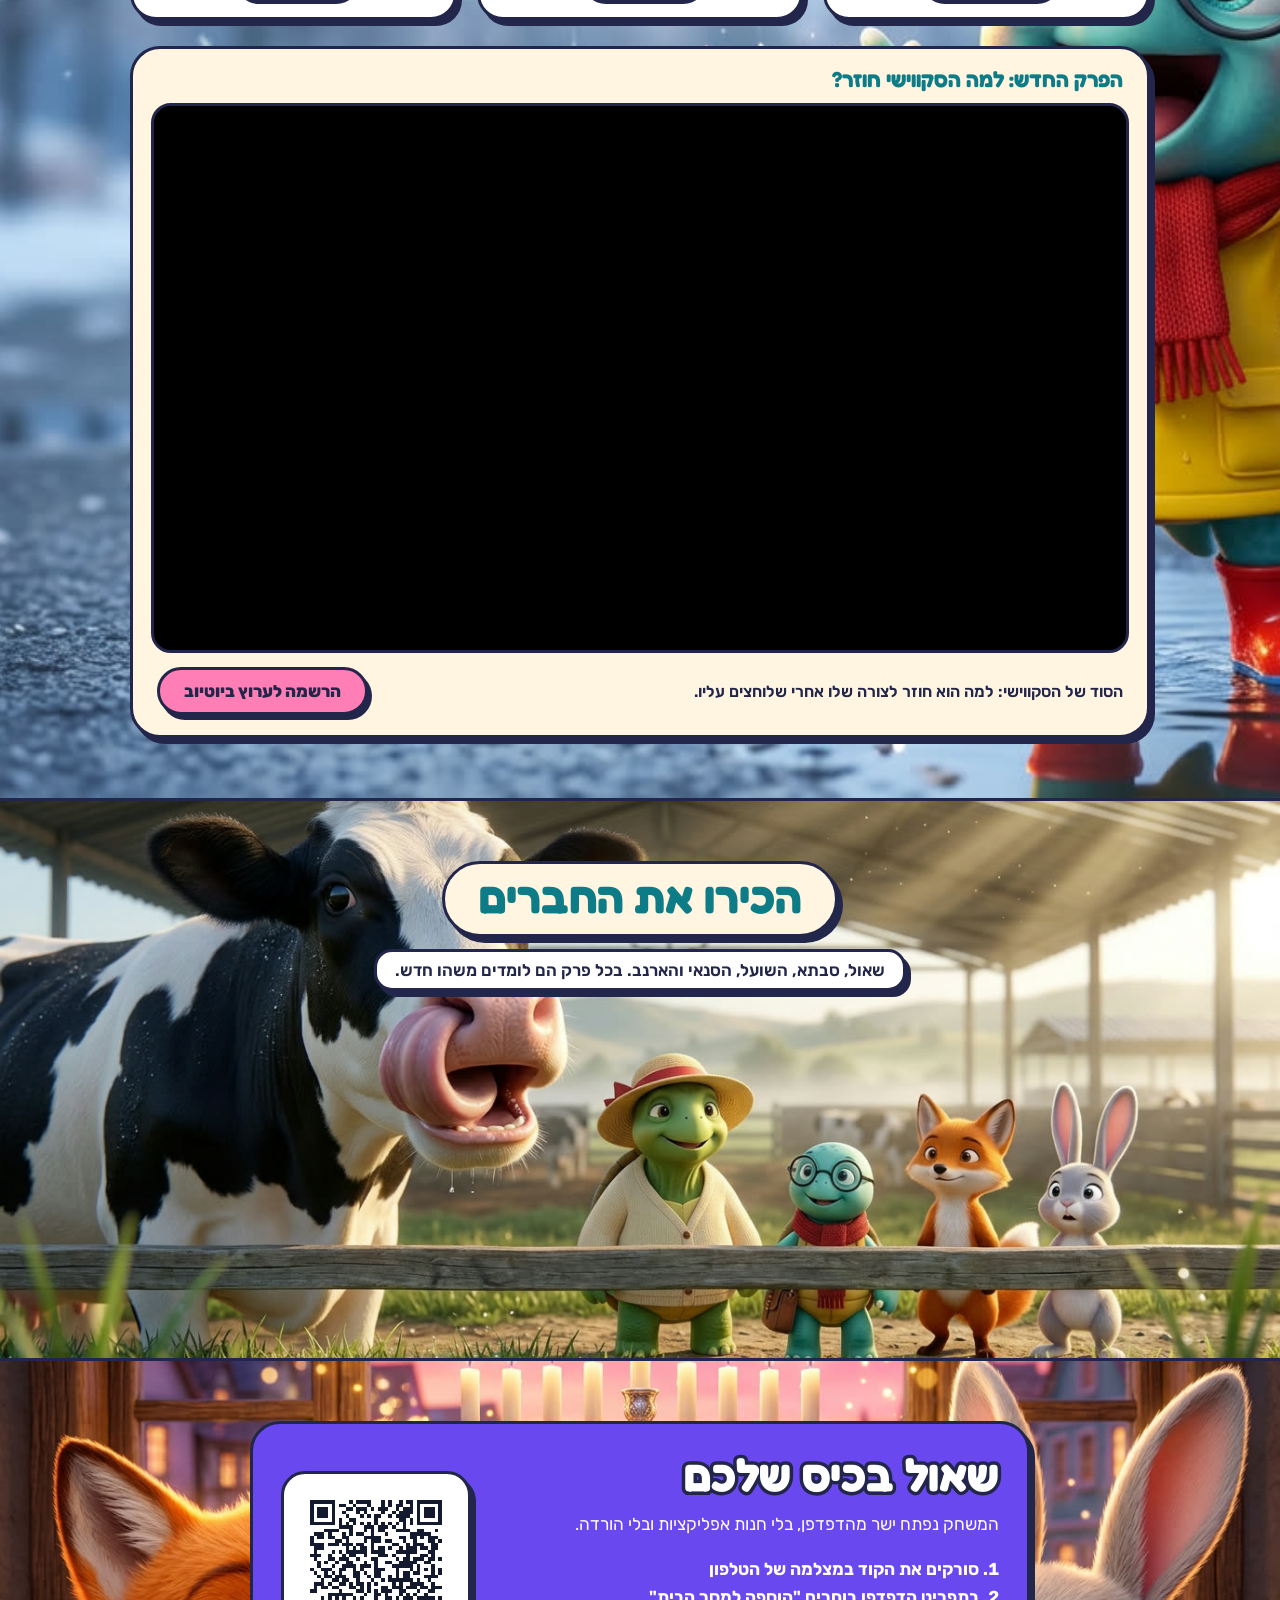
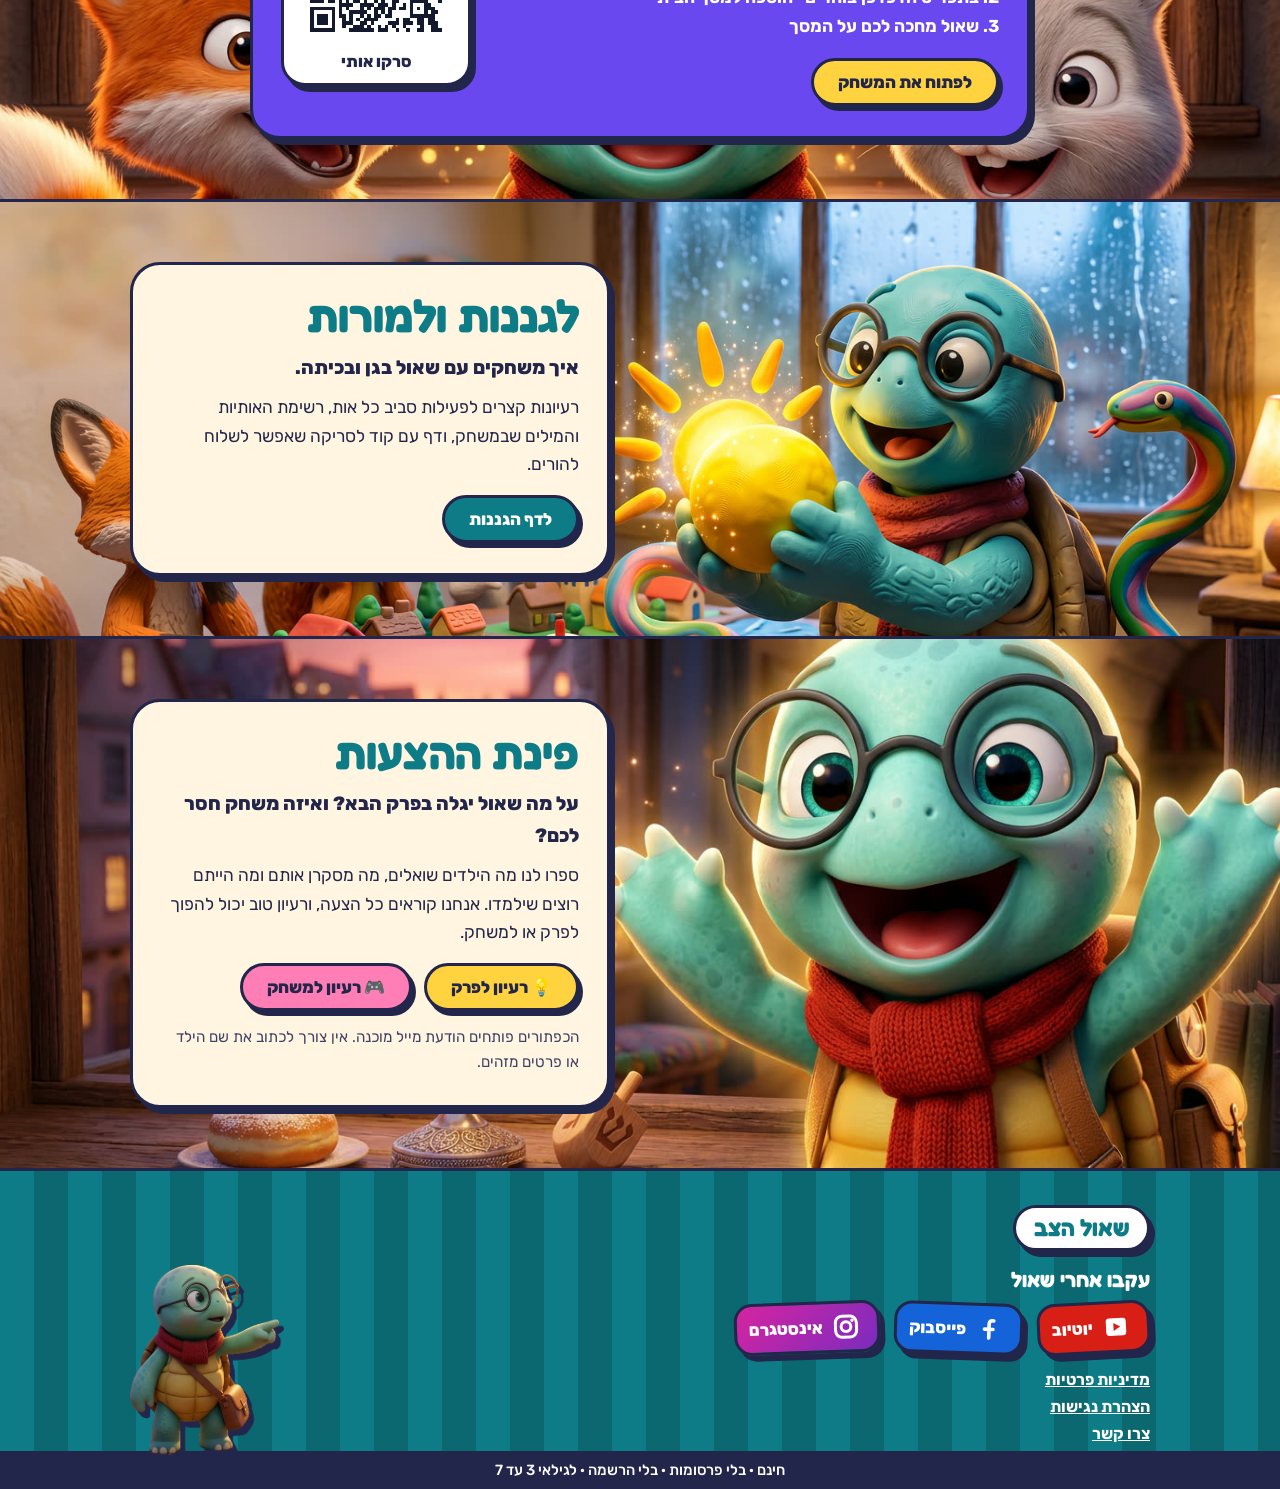
==== commit e9d6be3f: "Home: structured data for Google (site name + profiles)" ====
--- a/index.html
+++ b/index.html
@@ -14,6 +14,7 @@
 <title>שאול הצב | משחק אלף-בית חינמי וסרטונים לילדים</title>
 <meta name="description" content="שאול הצב: משחק אלף-בית חינמי וסרטונים חינוכיים בעברית לילדים בגילאי 3 עד 7. בלי פרסומות, בלי קניות, בלי הרשמה.">
 <link rel="canonical" href="https://shaulhatzav.co.il/">
+<script type="application/ld+json">[{"@context": "https://schema.org", "@type": "WebSite", "name": "שאול הצב", "alternateName": ["שאולהצב", "Shaul the Turtle"], "url": "https://shaulhatzav.co.il/", "inLanguage": "he"}, {"@context": "https://schema.org", "@type": "Organization", "name": "שאול הצב", "alternateName": "Shaul the Turtle", "url": "https://shaulhatzav.co.il/", "logo": "https://shaulhatzav.co.il/img/shaul.png", "email": "shaul.hatzav@gmail.com", "description": "משחק אלף-בית חינמי וסרטונים חינוכיים בעברית לילדים בגילאי 3 עד 7.", "sameAs": ["https://www.youtube.com/channel/UC1-MnNsGyyjfJZPgiCrN3sg", "https://www.facebook.com/profile.php?id=61596249973503", "https://www.instagram.com/shaul.hatzav/", "https://xn--4dbcid9azdq.xn--4dbrk0ce/"]}]</script>
 <link rel="icon" href="img/shaul.png">
 <link rel="preconnect" href="https://fonts.googleapis.com">
 <link rel="preconnect" href="https://fonts.gstatic.com" crossorigin>
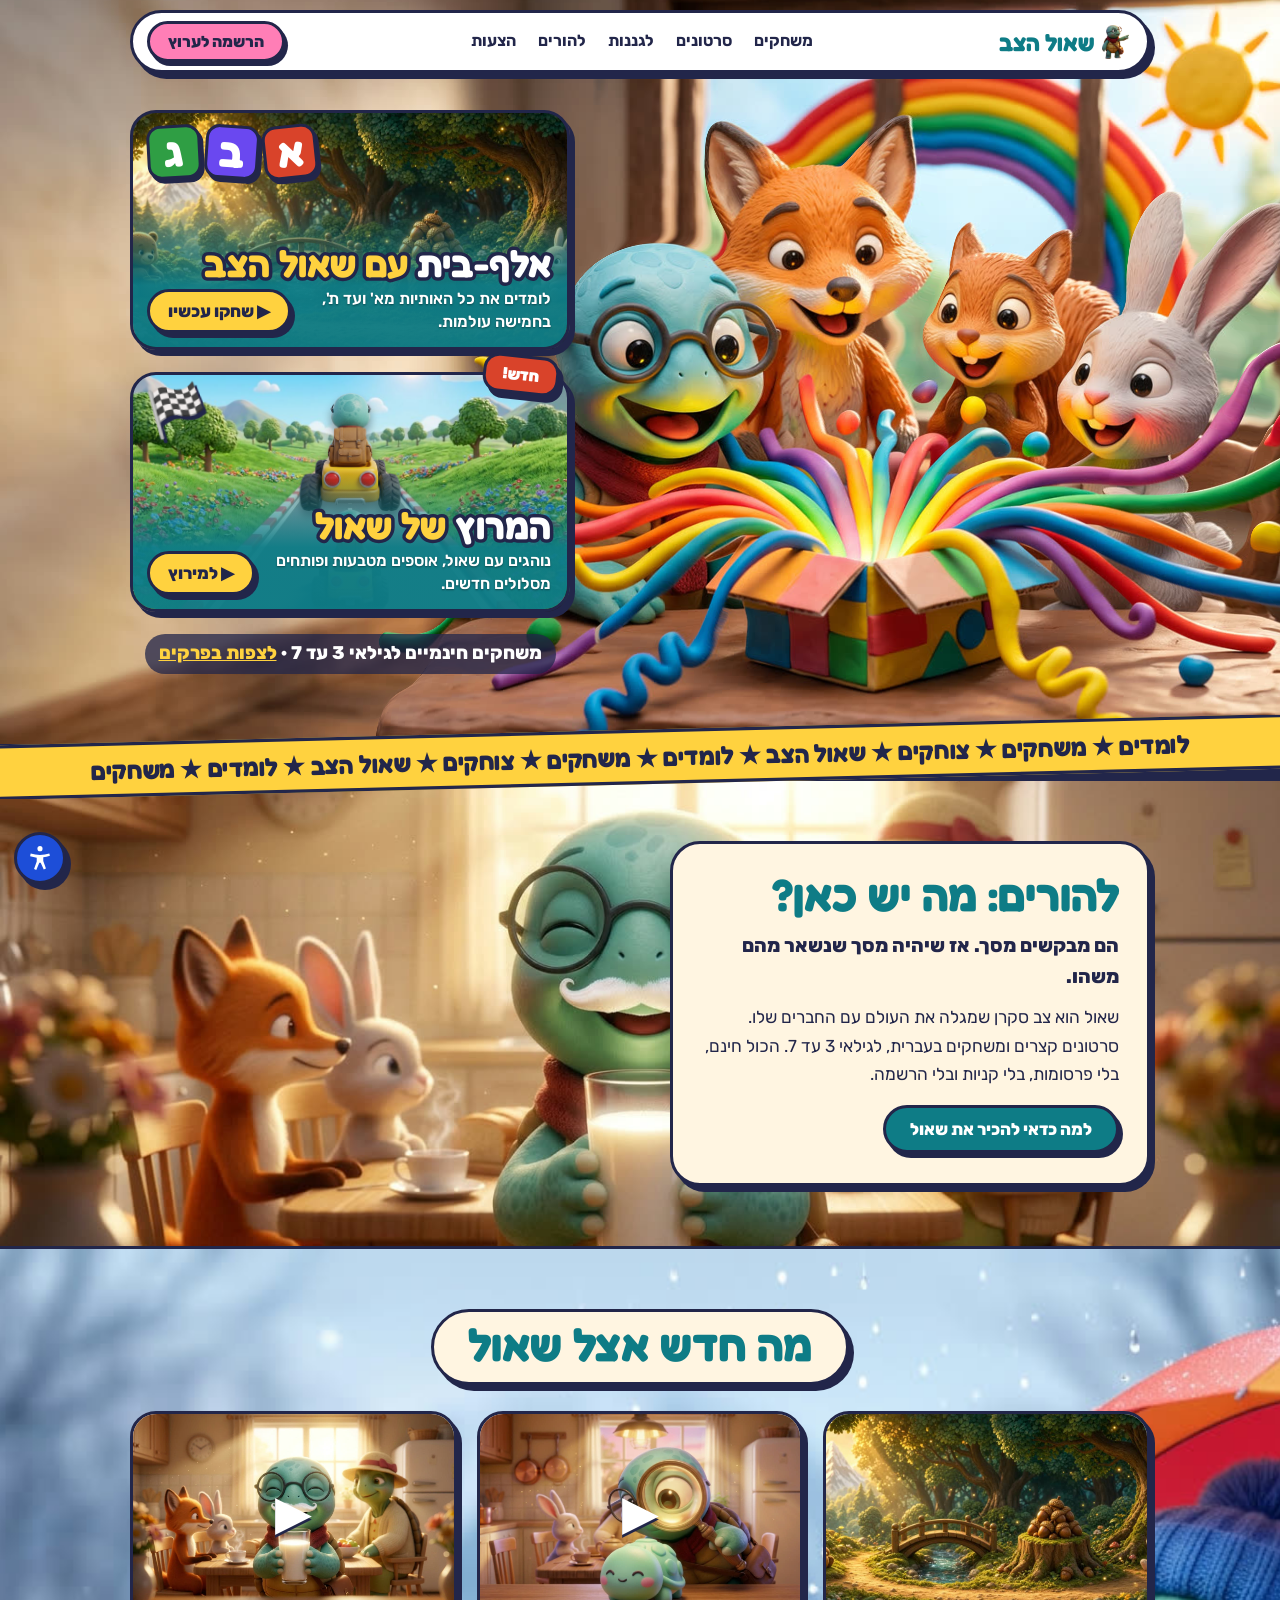
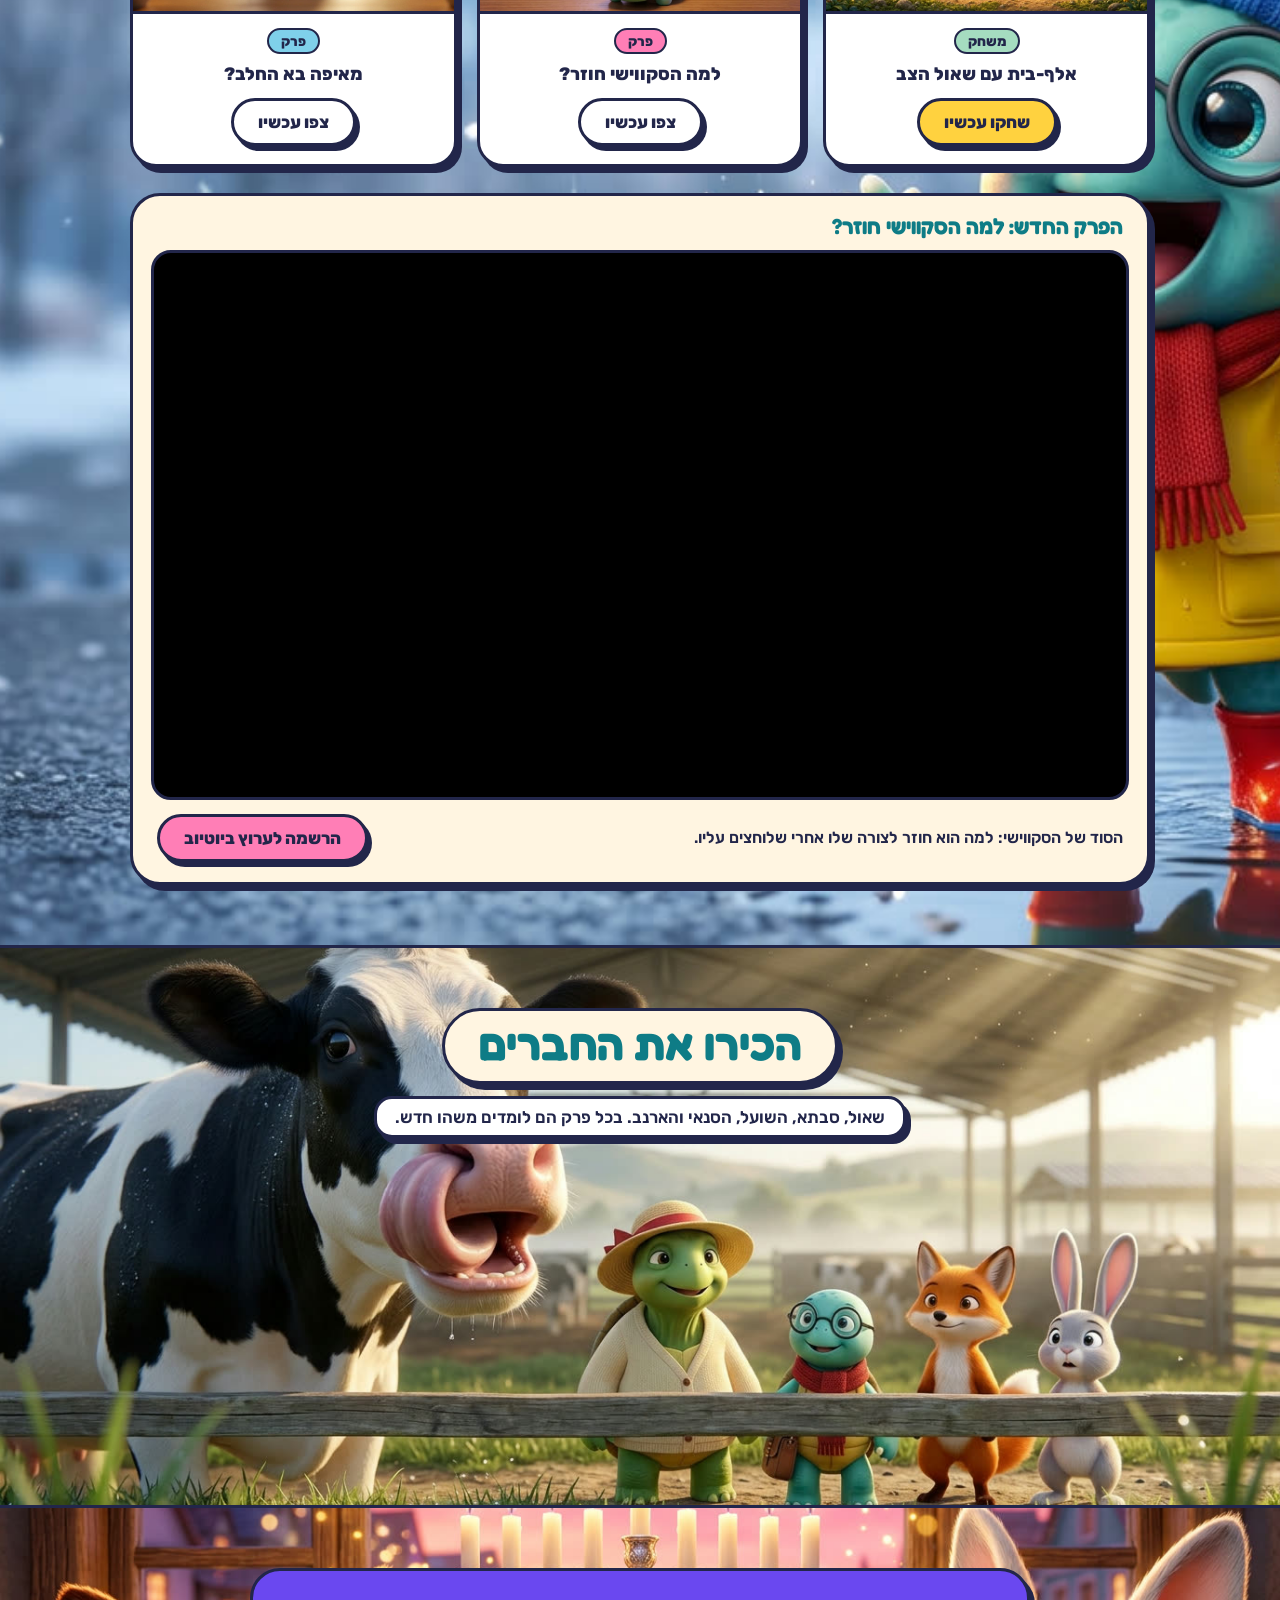
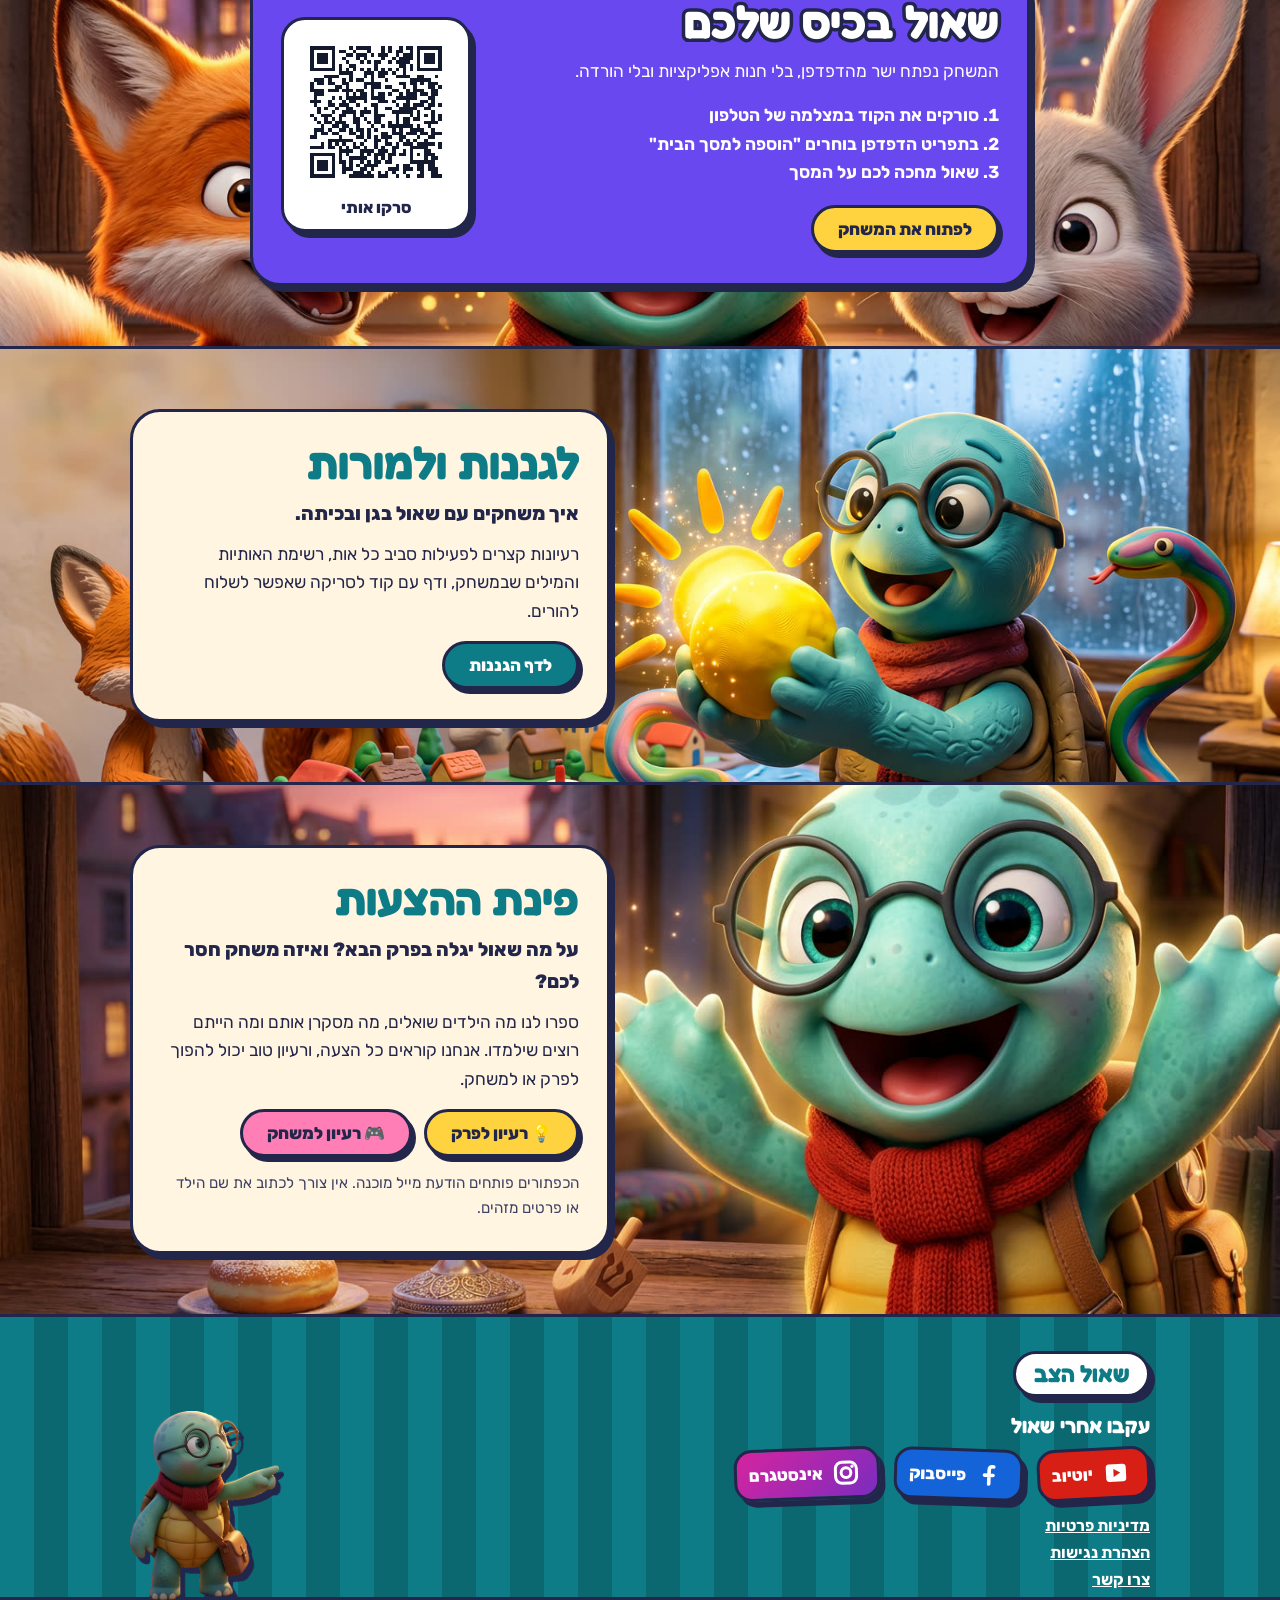
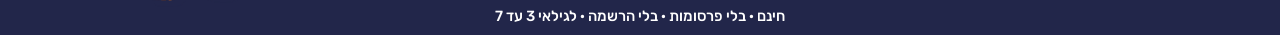
==== commit 09ddd2a6: "Add files via upload" ====
--- a/index.html
+++ b/index.html
@@ -19,7 +19,7 @@
 <link rel="preconnect" href="https://fonts.googleapis.com">
 <link rel="preconnect" href="https://fonts.gstatic.com" crossorigin>
 <link href="https://fonts.googleapis.com/css2?family=Fredoka:wght@500;600;700&family=Rubik:wght@400;500;700;800;900&display=swap" rel="stylesheet">
-<link rel="stylesheet" href="css/site.css?v=6">
+<link rel="stylesheet" href="css/site.css?v=7">
 </head>
 <body>
 <a class="skip" href="#main">דלגו לתוכן</a>
@@ -32,11 +32,21 @@
 <main id="main">
 
 <div class="hero" style="background-image:url(img/bg/clay-c.jpg)" data-src="img/bg/clay-c.jpg" data-depth="img/bg/clay-c-d.png"><div class="in">
-  <div class="panel st">
-    <div class="new st">משחק חדש!</div>
-    <h1>אלף-בית<br><span>עם שאול הצב</span></h1>
-    <p>משחק חינמי לילדים בגילאי 3 עד 7. חמישה עולמות, וכל האותיות מא' ועד ת'.</p>
-    <div class="btns"><a class="pill y big" href="alef-bet/">▶ שחקו עכשיו</a><a class="pill" href="videos/">לצפות בפרקים</a></div>
+  <div class="games">
+    <a class="game st" href="alef-bet/" style="background-image:url(img/forest-s.jpg)">
+      <span class="sign alef" aria-hidden="true"><b>א</b><b>ב</b><b>ג</b></span>
+      <div class="txt"><h1>אלף-בית <span>עם שאול הצב</span></h1>
+        <span class="d">לומדים את כל האותיות מא' ועד ת', בחמישה עולמות.</span>
+        <span class="pill y">▶ שחקו עכשיו</span></div>
+    </a>
+    <a class="game st" href="race/" style="background-image:url(img/race-s.jpg)">
+      <span class="new st">חדש!</span>
+      <span class="sign race" aria-hidden="true">🏁</span><img class="kart" src="img/race-kart.png" alt="" width="206" height="240">
+      <div class="txt"><h2>המרוץ <span>של שאול</span></h2>
+        <span class="d">נוהגים עם שאול, אוספים מטבעות ופותחים מסלולים חדשים.</span>
+        <span class="pill y">▶ למירוץ</span></div>
+    </a>
+    <p class="free">משחקים חינמיים לגילאי 3 עד 7 · <a href="videos/">לצפות בפרקים</a></p>
   </div>
 </div></div>
 <script src="js/hero3d.js?v=2" defer></script>
--- a/css/site.css
+++ b/css/site.css
@@ -1,4 +1,4 @@
-﻿/* shaulhatzav.co.il — shared styles (23/11/2026).
+/* shaulhatzav.co.il — shared styles (23/11/2026).
    Look: real episode art behind every section, text on opaque "sticker" cards (3px ink outline + hard shadow),
    Fredoka headings, Rubik text. Colours with white text are dark enough for WCAG AA (teal-d 4.9:1, purple 5.6:1). */
 :root { --cream: #fff5e1; --teal: #17a3a8; --teal-d: #0e7c86; --teal-dd: #0b6770; --yellow: #ffd23f; --red: #d9432a; --pink: #ff7eb6; --purple: #6a48f0; --ink: #22264a; --sky: #7fd0ea; --mint: #a5dcc0; }
@@ -54,6 +54,26 @@
 .hero h1 span { color: var(--yellow); white-space: nowrap; }
 .hero p { font-size: 1.15rem; font-weight: 500; line-height: 1.5; margin: 12px 0 18px; }
 .btns { display: flex; gap: 12px; flex-wrap: wrap; justify-content: center; }
+/* hero: one smaller card per game, each on its own game picture so children see which game it is */
+.games { max-width: 440px; margin-right: auto; margin-left: 0; display: flex; flex-direction: column; gap: 22px; }
+.game { position: relative; display: block; min-height: 240px; border-radius: 26px; background: center / cover no-repeat; color: #fff; text-decoration: none; transition: transform .12s, box-shadow .12s; }
+.game:hover { transform: translate(2px, 2px); box-shadow: 3px 4px 0 var(--ink); }
+.game .txt { position: absolute; inset: auto 0 0 0; padding: 34px 16px 12px; border-radius: 0 0 23px 23px; text-align: right;
+  background: linear-gradient(to top, rgba(14,124,134,.96) 0 45%, rgba(14,124,134,0)); }
+.game h1, .game h2 { font-size: clamp(1.75rem, 4.6vw, 2.3rem); color: #fff; -webkit-text-stroke: 7px var(--ink); paint-order: stroke fill; margin: 0; line-height: 1.1; }
+.game h1 span, .game h2 span { color: var(--yellow); white-space: nowrap; }
+.game .d { display: block; font-size: 1rem; font-weight: 600; line-height: 1.4; margin: 4px 0 2px; text-shadow: 0 1px 2px rgba(0,0,0,.4); max-width: 70%; }
+.game .pill { position: absolute; left: 14px; bottom: 14px; padding: 9px 18px; }
+.game .sign { position: absolute; top: 12px; left: 14px; line-height: 1; filter: drop-shadow(3px 4px 0 var(--ink)); }
+.game .sign.alef { display: flex; gap: 4px; direction: rtl; }
+.game .sign.alef b { font-family: 'Fredoka', 'Rubik', sans-serif; font-weight: 700; font-size: 2.6rem; width: 54px; height: 54px; display: grid; place-items: center; border-radius: 14px; border: 3px solid var(--ink); color: #fff; }
+.game .sign.alef b:nth-child(1) { background: var(--red); transform: rotate(-6deg); }
+.game .sign.alef b:nth-child(2) { background: var(--purple); transform: rotate(4deg); }
+.game .sign.alef b:nth-child(3) { background: #2f9e44; transform: rotate(-3deg); }
+.game .sign.race { font-size: 3rem; transform: rotate(-8deg); }
+.game .kart { position: absolute; left: 50%; top: 18px; height: 118px; width: auto; transform: translateX(-50%); filter: drop-shadow(0 6px 4px rgba(0,0,0,.35)); }
+.games .free { margin: 0; text-align: center; font-weight: 800; color: #fff; background: rgba(34,38,74,.75); border-radius: 999px; padding: 6px 14px; align-self: center; }
+.games .free a { color: var(--yellow); }
 .new { position: absolute; top: -20px; right: 8px; background: var(--red); color: #fff; font-weight: 900; padding: 7px 16px; border-radius: 16px; transform: rotate(6deg); }
 .rib { overflow: hidden; padding: 16px 0; margin: -32px 0 -18px; position: relative; z-index: 3; }
 .ribbon { background: var(--yellow); border-block: 3px solid var(--ink); transform: rotate(-1.4deg) scale(1.05); font-family: 'Fredoka', sans-serif; font-weight: 700; font-size: 1.45rem; white-space: nowrap; overflow: hidden; padding: 9px 0; text-align: center; }
@@ -130,7 +150,10 @@
   .bar .b { padding: 6px 8px 6px 10px; gap: 6px; } .logo { font-size: 1.2rem; padding-right: 2px; } .logo img { height: 28px; }
   .bar .pill { padding: 7px 12px; font-size: .9rem; }
   .hero { padding: 300px 0 46px; min-height: 0; background-position: 62% top; background-size: auto 330px; background-color: var(--teal-d); align-items: flex-end; }
-  .hero .panel { margin: 0 auto; }
+  .hero .panel, .games { margin: 0 auto; }
+  .game { min-height: 225px; }
+  .game .kart { height: 104px; top: 14px; }
+  .game .d { max-width: 62%; font-size: .95rem; }
   .hero3d { height: 330px; bottom: auto; }
   section { padding: 230px 0 34px; background-size: auto 250px; background-position: center top; background-color: var(--cream); }
   section.plain { padding-top: 40px; background-size: cover; }
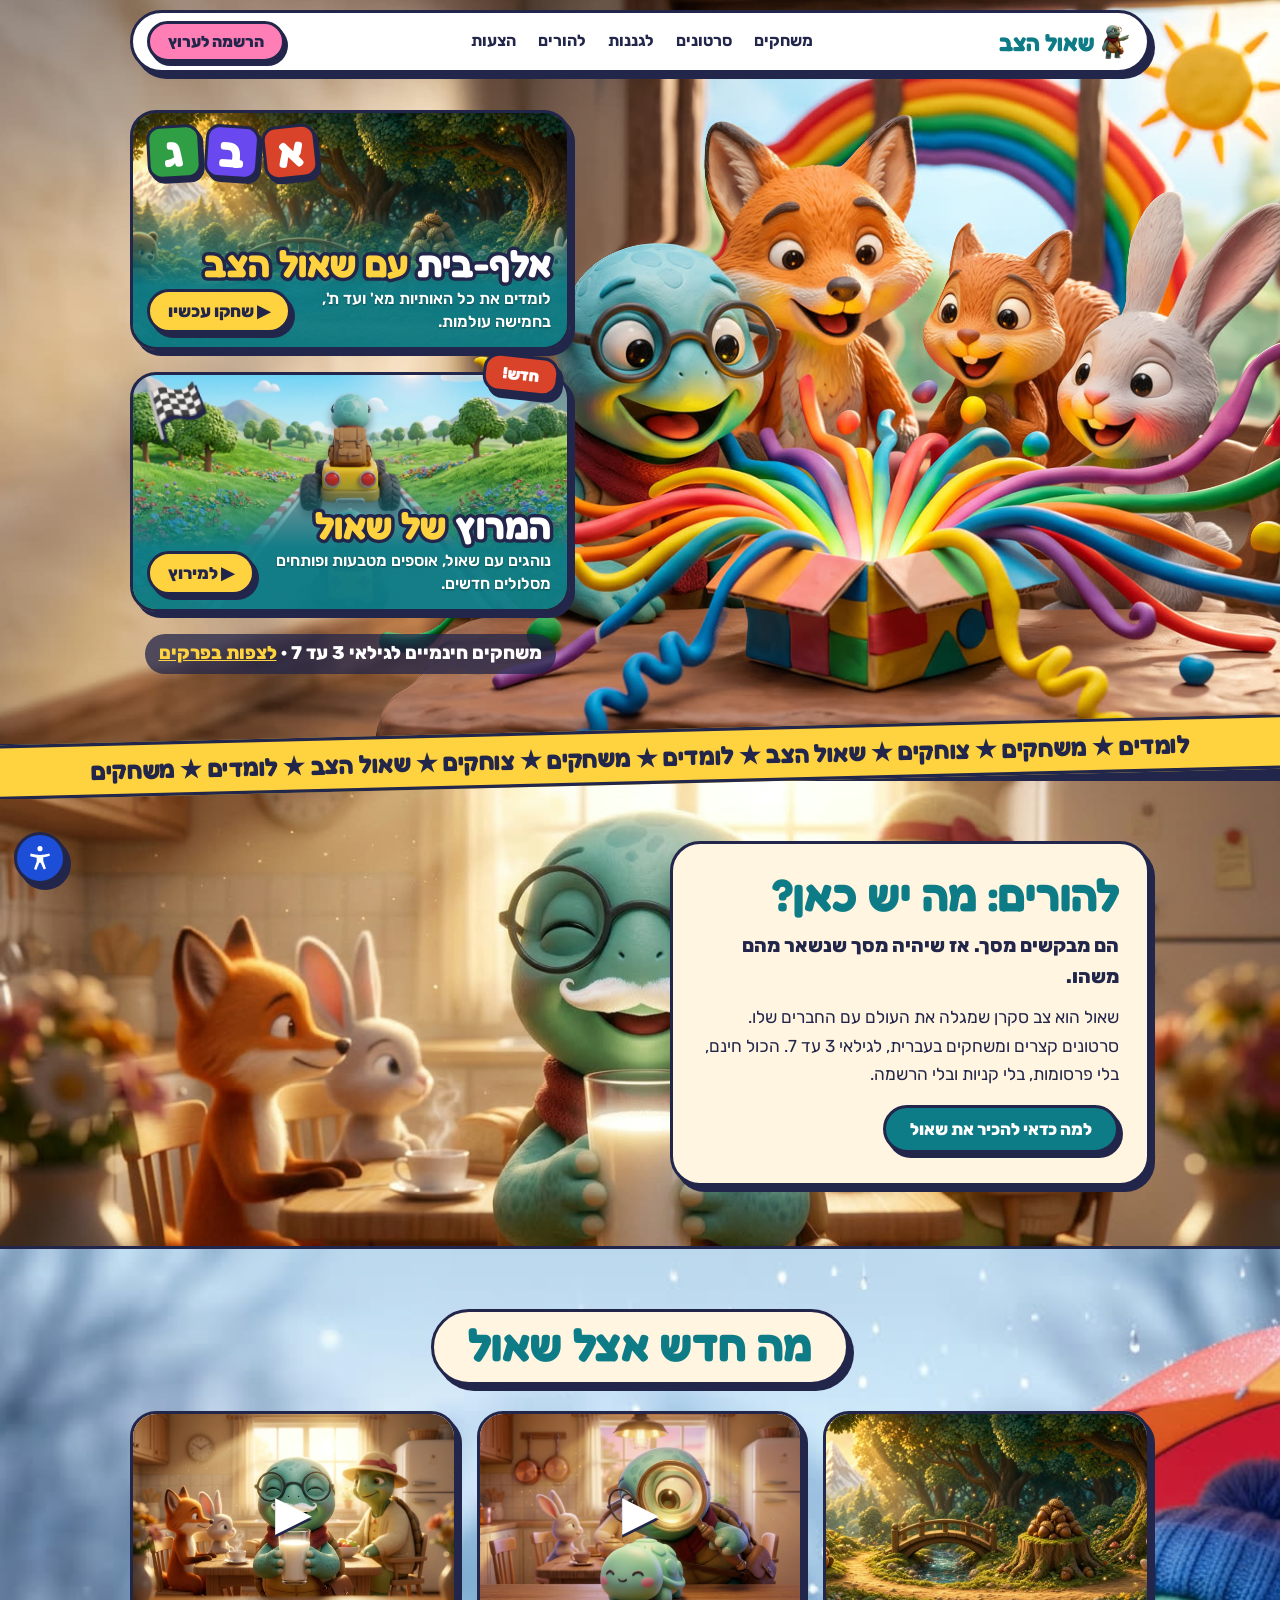
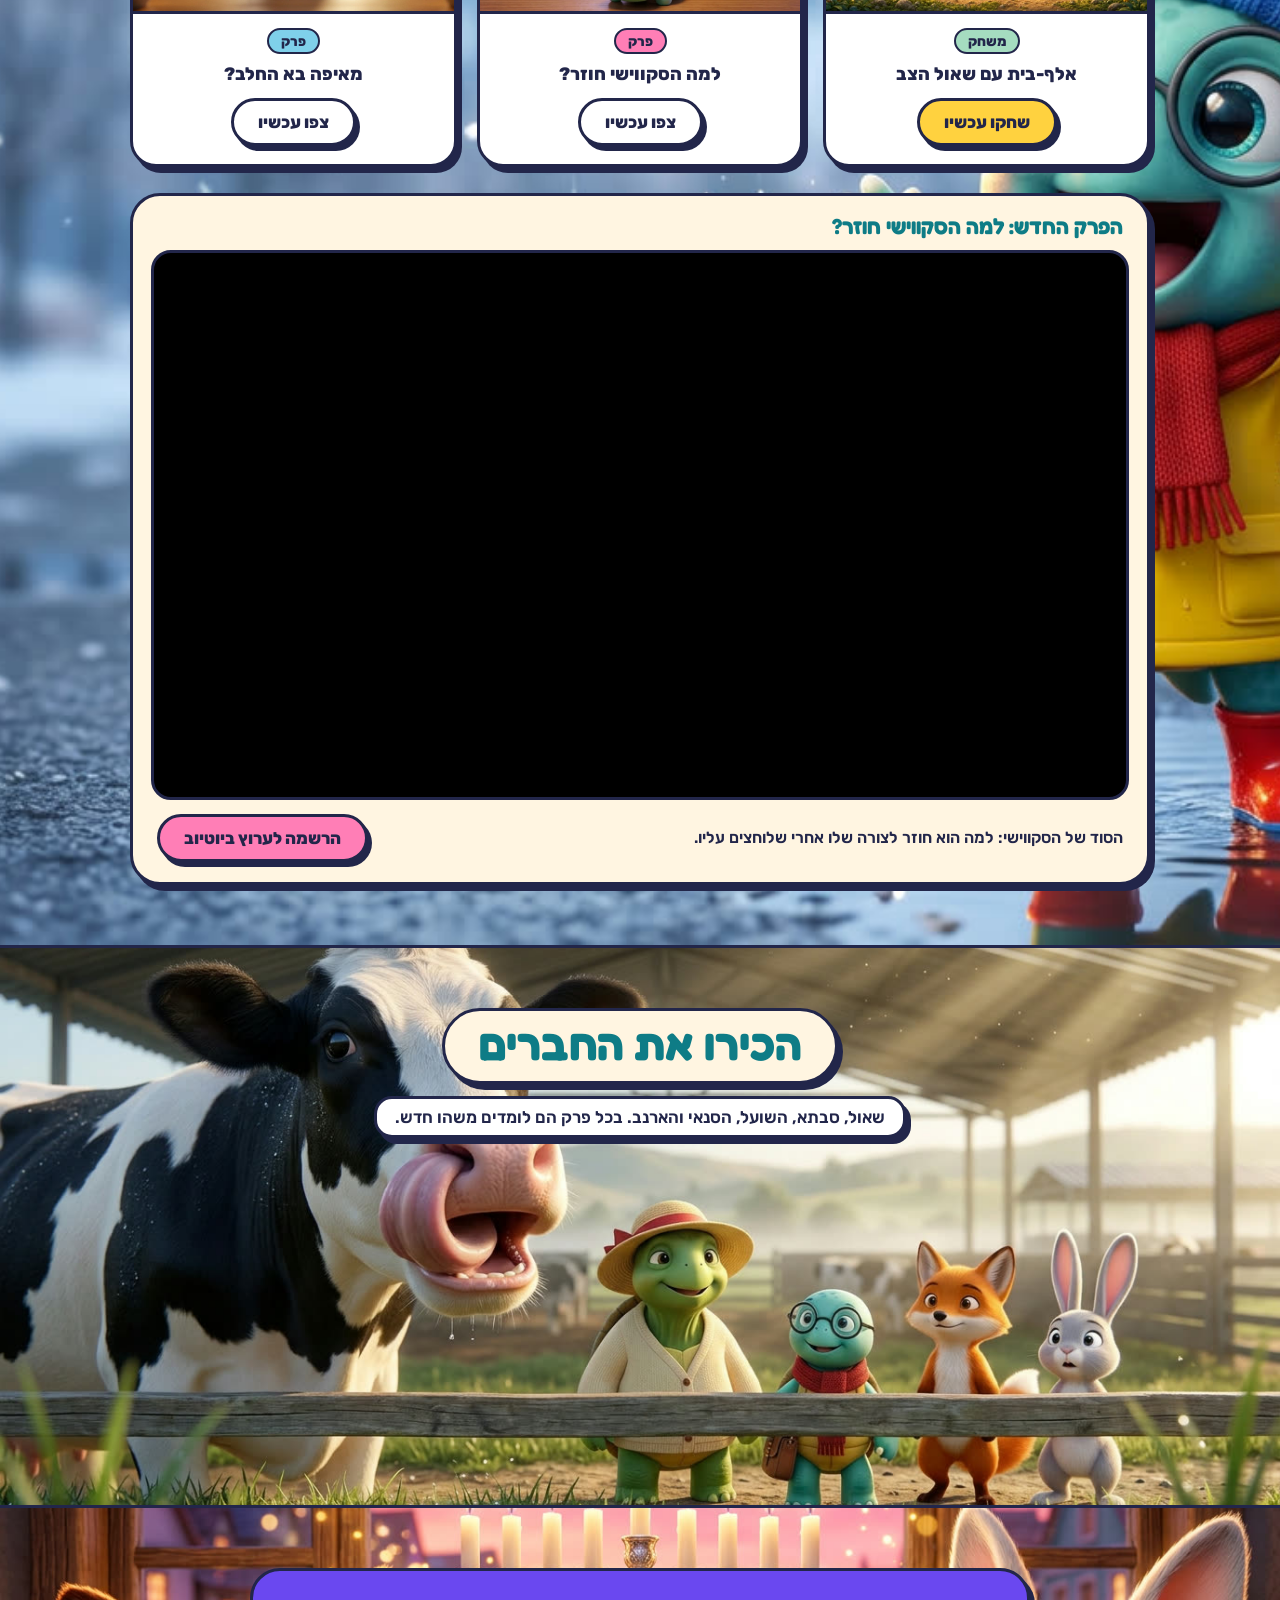
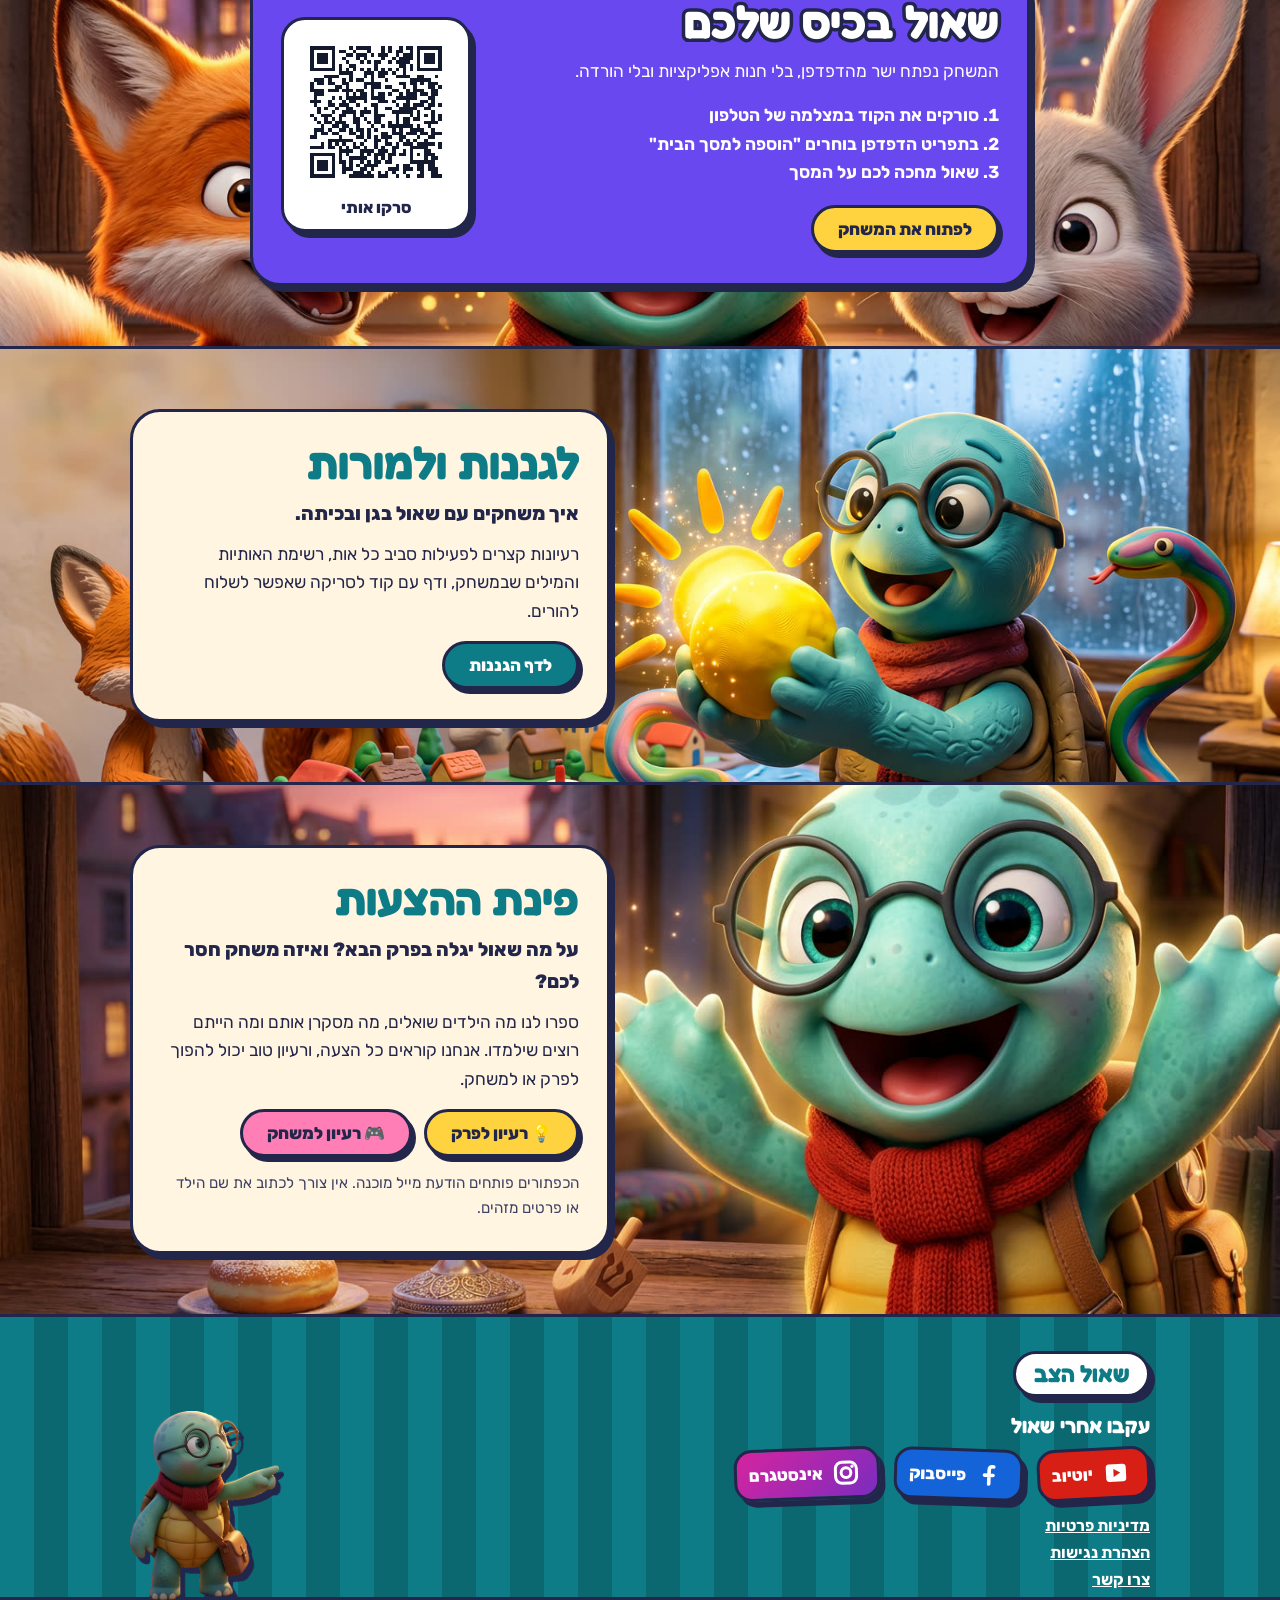
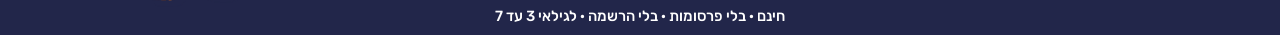
==== commit 42840ae0: "Install to home screen + offline" ====
--- a/index.html
+++ b/index.html
@@ -19,7 +19,14 @@
 <link rel="preconnect" href="https://fonts.googleapis.com">
 <link rel="preconnect" href="https://fonts.gstatic.com" crossorigin>
 <link href="https://fonts.googleapis.com/css2?family=Fredoka:wght@500;600;700&family=Rubik:wght@400;500;700;800;900&display=swap" rel="stylesheet">
-<link rel="stylesheet" href="css/site.css?v=7">
+<link rel="stylesheet" href="css/site.css?v=8">
+<link rel="manifest" href="/manifest.webmanifest">
+<meta name="theme-color" content="#0e7c86">
+<link rel="apple-touch-icon" href="/img/apple-touch-icon.png">
+<meta name="apple-mobile-web-app-capable" content="yes">
+<meta name="mobile-web-app-capable" content="yes">
+<meta name="apple-mobile-web-app-title" content="שאול הצב">
+<script src="/js/install.js" defer></script>
 </head>
 <body>
 <a class="skip" href="#main">דלגו לתוכן</a>
@@ -27,7 +34,8 @@
   <a class="logo" href="index.html"><img src="img/shaul.png" alt="" width="313" height="398">שאול הצב</a>
   <nav aria-label="ראשי"><a href="alef-bet/">משחקים</a><a href="videos/">סרטונים</a><a href="gan/">לגננות</a><a href="#about">להורים</a><a href="#ideas">הצעות</a></nav>
   <details class="menu"><summary>תפריט</summary><div class="st"><a href="alef-bet/">משחקים</a><a href="videos/">סרטונים</a><a href="gan/">לגננות</a><a href="#about">להורים</a><a href="#ideas">הצעות</a></div></details>
-  <a class="pill p" href="https://www.youtube.com/channel/UC1-MnNsGyyjfJZPgiCrN3sg?sub_confirmation=1" rel="noopener">הרשמה לערוץ</a>
+  <button class="pill inst" type="button" data-install hidden aria-label="התקנת שאול הצב בטלפון">📲<span class="t"> התקנה</span></button>
+  <a class="pill p" href="https://www.youtube.com/channel/UC1-MnNsGyyjfJZPgiCrN3sg?sub_confirmation=1" rel="noopener" aria-label="הרשמה לערוץ">הרשמה<span class="t"> לערוץ</span></a>
 </div></header>
 <main id="main">
 
--- a/css/site.css
+++ b/css/site.css
@@ -34,6 +34,9 @@
 .bar nav a:hover, .bar nav a[aria-current] { border-bottom-color: var(--teal-d); }
 .bar .pill { padding: 8px 18px; font-size: .98rem; box-shadow: 3px 4px 0 var(--ink); white-space: nowrap; }
 .menu { display: none; }
+/* install-to-home-screen button (28/11): shown by js/install.js only where installing is possible */
+.pill.inst { font: inherit; font-weight: 800; cursor: pointer; background: var(--yellow); }
+.bar .pill.inst { font-size: .98rem; }
 
 /* sections on episode art */
 section, .hero, .pagehead { position: relative; background: center / cover no-repeat; border-bottom: 3px solid var(--ink); }
@@ -70,7 +73,7 @@
 .game .sign.alef b:nth-child(1) { background: var(--red); transform: rotate(-6deg); }
 .game .sign.alef b:nth-child(2) { background: var(--purple); transform: rotate(4deg); }
 .game .sign.alef b:nth-child(3) { background: #2f9e44; transform: rotate(-3deg); }
-.game .sign.race { font-size: 3rem; transform: rotate(-8deg); }
+.game .sign.race { font-size: 3rem; transform: rotate(-8deg); }
 .game .kart { position: absolute; left: 50%; top: 18px; height: 118px; width: auto; transform: translateX(-50%); filter: drop-shadow(0 6px 4px rgba(0,0,0,.35)); }
 .games .free { margin: 0; text-align: center; font-weight: 800; color: #fff; background: rgba(34,38,74,.75); border-radius: 999px; padding: 6px 14px; align-self: center; }
 .games .free a { color: var(--yellow); }
@@ -149,9 +152,11 @@
   .menu div a:last-child { border-bottom: 0; }
   .bar .b { padding: 6px 8px 6px 10px; gap: 6px; } .logo { font-size: 1.2rem; padding-right: 2px; } .logo img { height: 28px; }
   .bar .pill { padding: 7px 12px; font-size: .9rem; }
+  .bar .pill.inst { font-size: .9rem; padding: 7px 10px; }
+  @media (max-width: 480px) { .bar .pill.inst .t, .bar .pill.p .t { display: none; } .bar .pill.inst { padding: 5px 9px; } }
   .hero { padding: 300px 0 46px; min-height: 0; background-position: 62% top; background-size: auto 330px; background-color: var(--teal-d); align-items: flex-end; }
   .hero .panel, .games { margin: 0 auto; }
-  .game { min-height: 225px; }
+  .game { min-height: 225px; }
   .game .kart { height: 104px; top: 14px; }
   .game .d { max-width: 62%; font-size: .95rem; }
   .hero3d { height: 330px; bottom: auto; }
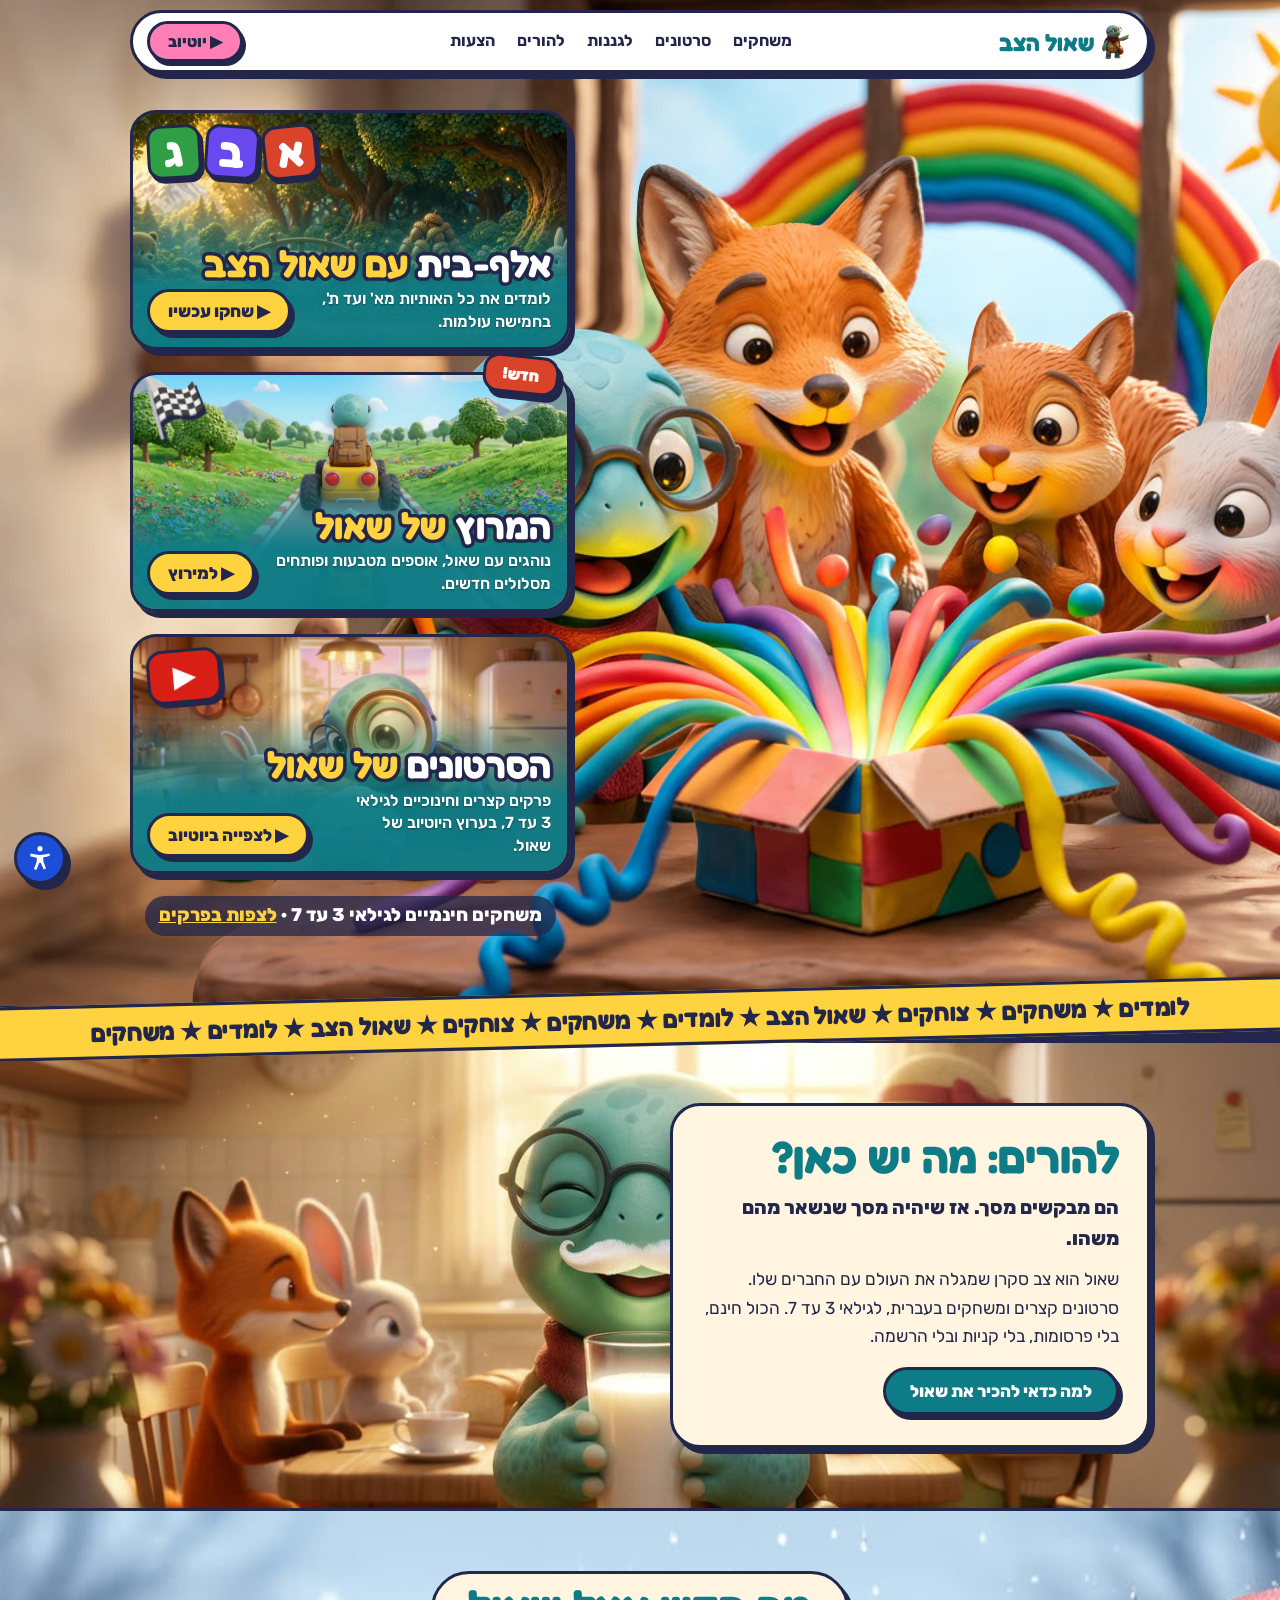
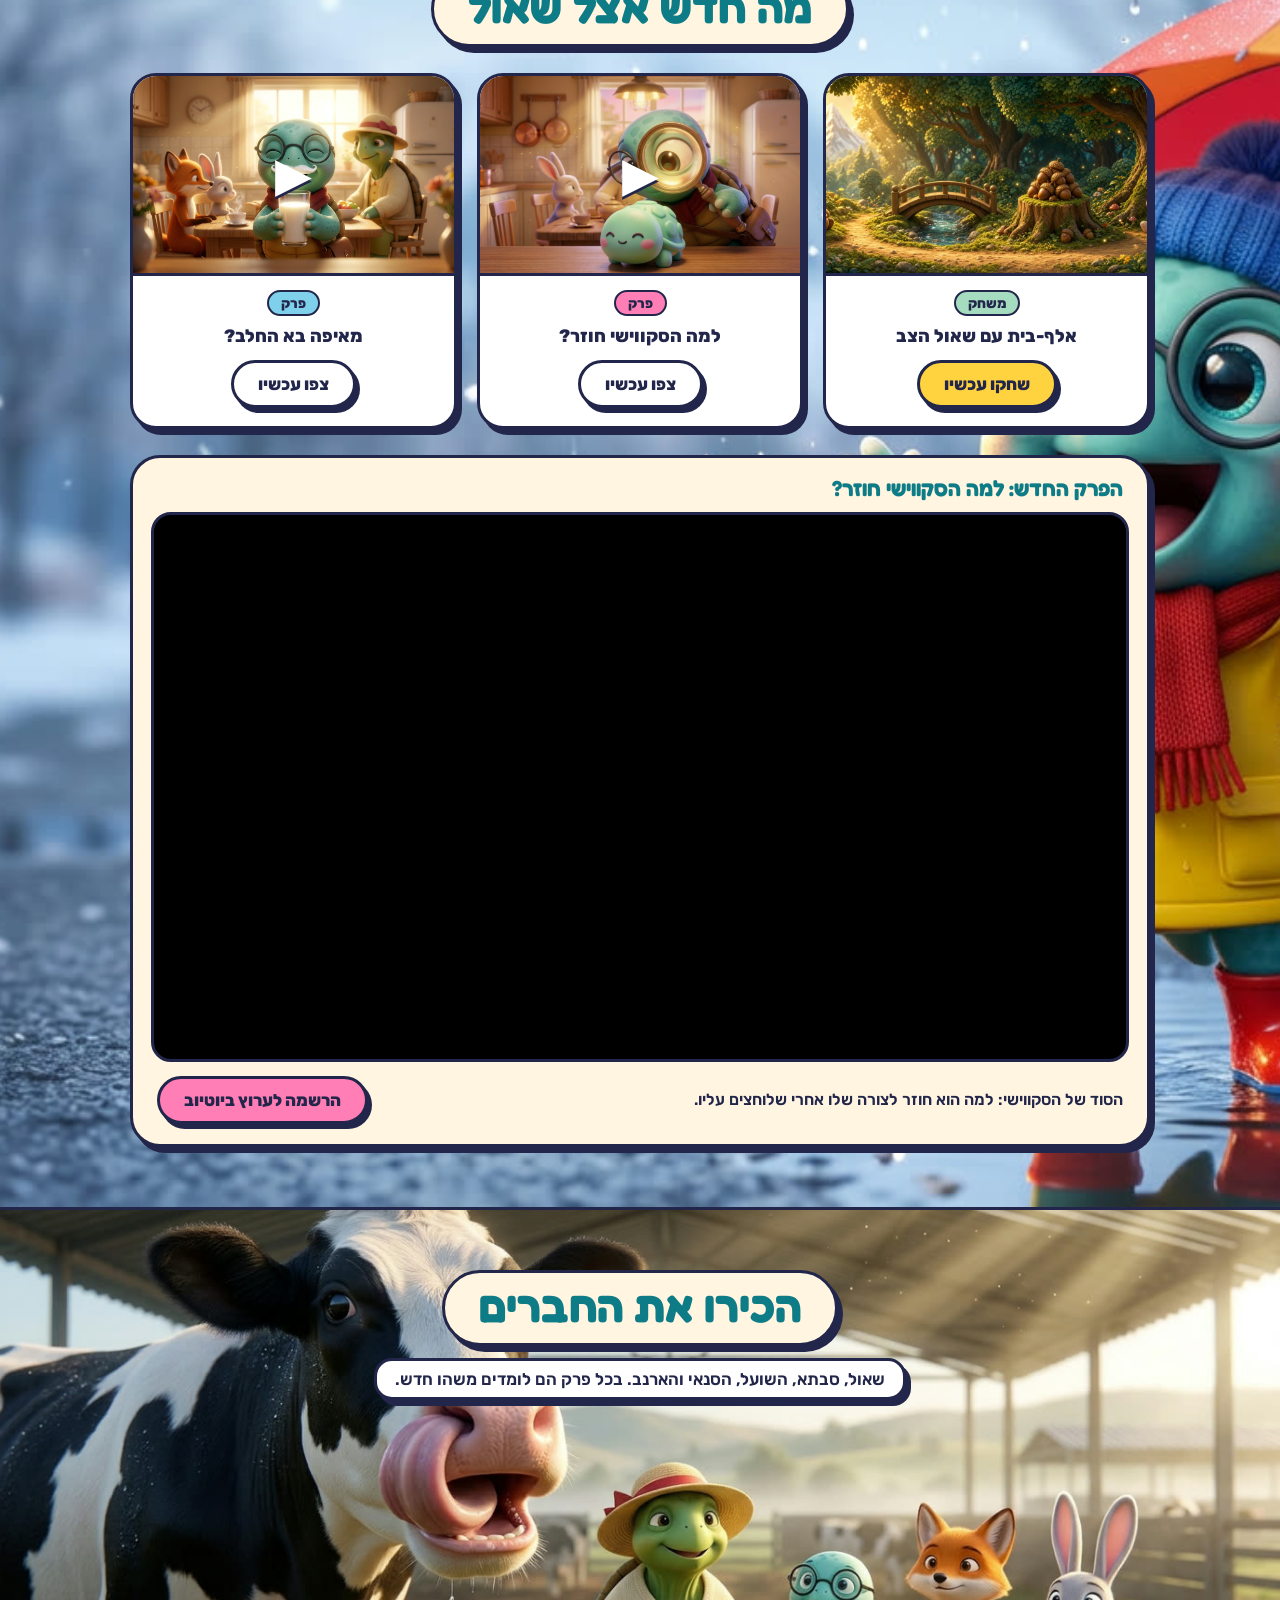
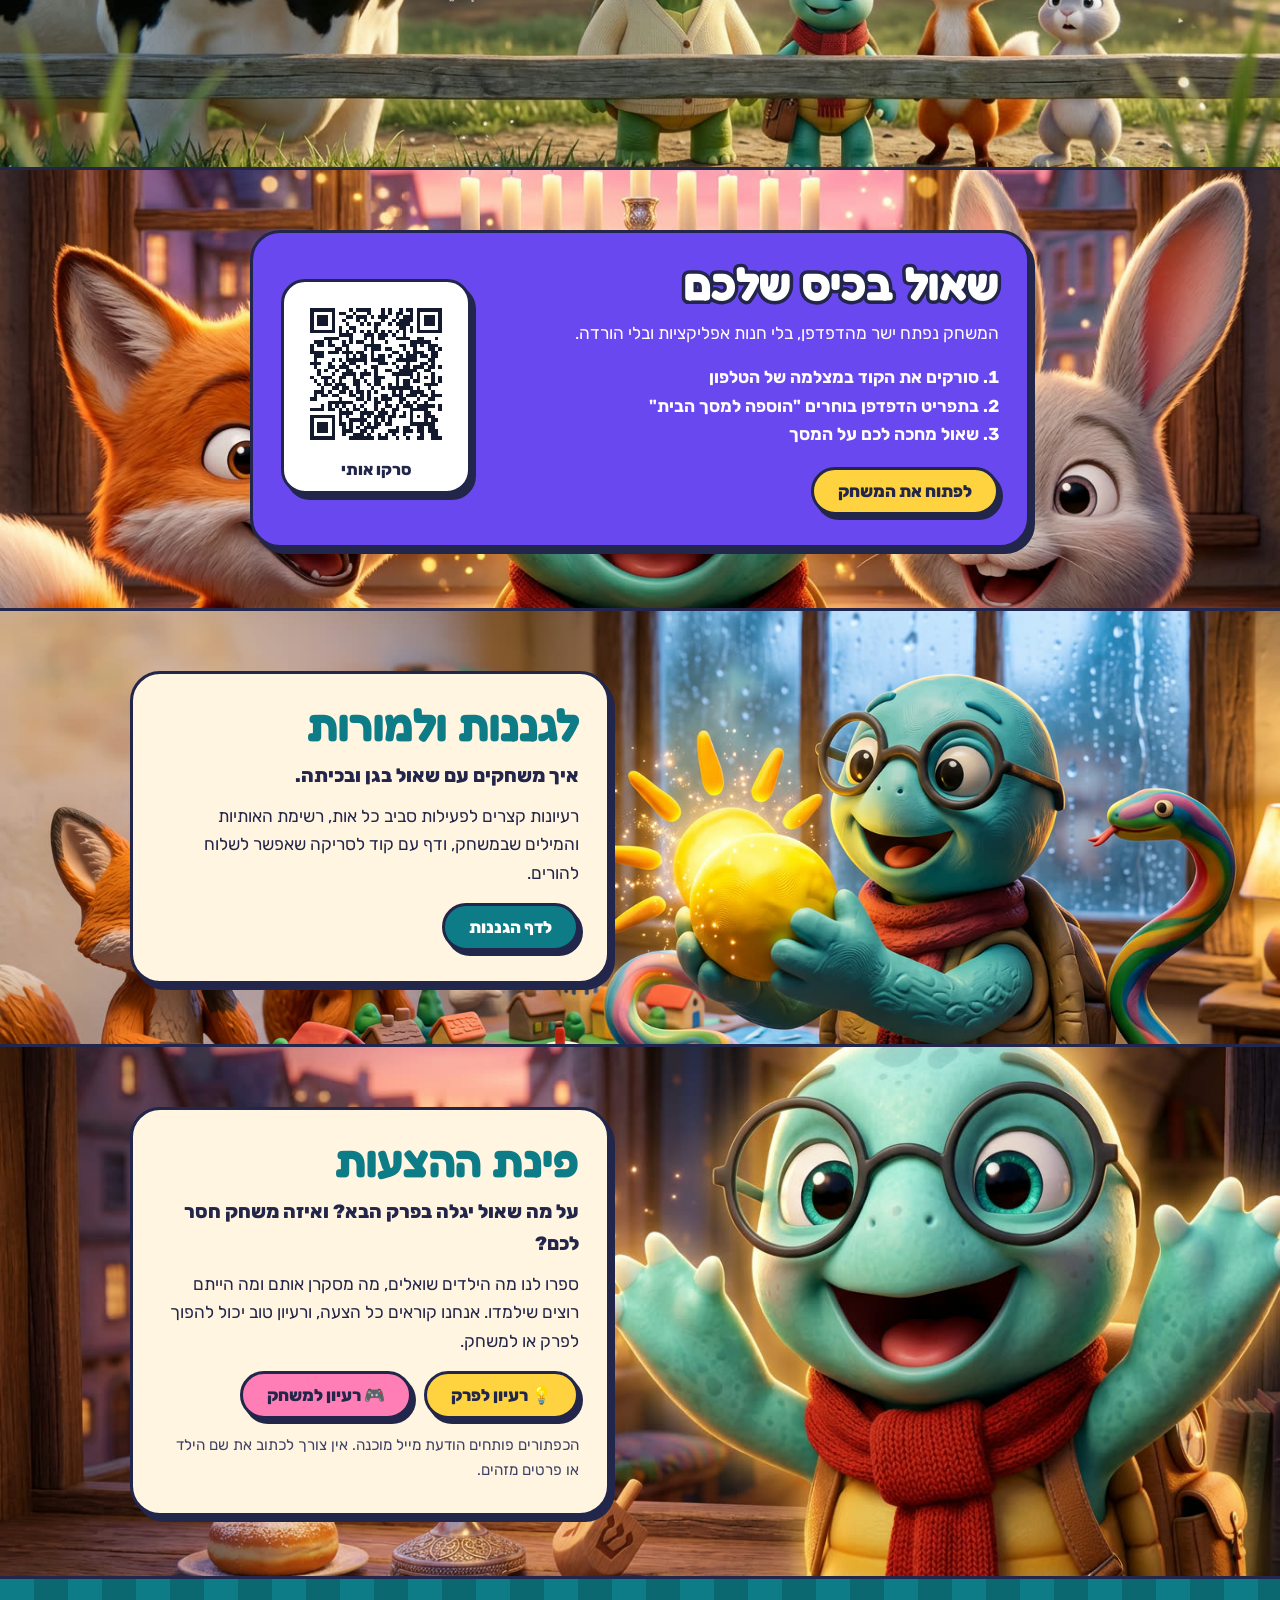
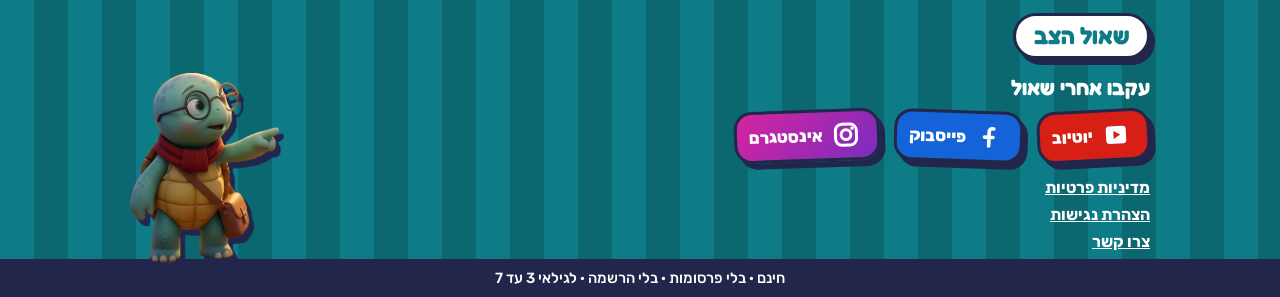
==== commit 6f601078: "Home: YouTube card + PWA cache" ====
--- a/index.html
+++ b/index.html
@@ -19,7 +19,7 @@
 <link rel="preconnect" href="https://fonts.googleapis.com">
 <link rel="preconnect" href="https://fonts.gstatic.com" crossorigin>
 <link href="https://fonts.googleapis.com/css2?family=Fredoka:wght@500;600;700&family=Rubik:wght@400;500;700;800;900&display=swap" rel="stylesheet">
-<link rel="stylesheet" href="css/site.css?v=8">
+<link rel="stylesheet" href="css/site.css?v=9">
 <link rel="manifest" href="/manifest.webmanifest">
 <meta name="theme-color" content="#0e7c86">
 <link rel="apple-touch-icon" href="/img/apple-touch-icon.png">
@@ -35,7 +35,7 @@
   <nav aria-label="ראשי"><a href="alef-bet/">משחקים</a><a href="videos/">סרטונים</a><a href="gan/">לגננות</a><a href="#about">להורים</a><a href="#ideas">הצעות</a></nav>
   <details class="menu"><summary>תפריט</summary><div class="st"><a href="alef-bet/">משחקים</a><a href="videos/">סרטונים</a><a href="gan/">לגננות</a><a href="#about">להורים</a><a href="#ideas">הצעות</a></div></details>
   <button class="pill inst" type="button" data-install hidden aria-label="התקנת שאול הצב בטלפון">📲<span class="t"> התקנה</span></button>
-  <a class="pill p" href="https://www.youtube.com/channel/UC1-MnNsGyyjfJZPgiCrN3sg?sub_confirmation=1" rel="noopener" aria-label="הרשמה לערוץ">הרשמה<span class="t"> לערוץ</span></a>
+  <a class="pill p" href="https://www.youtube.com/channel/UC1-MnNsGyyjfJZPgiCrN3sg?sub_confirmation=1" rel="noopener" aria-label="הרשמה לערוץ היוטיוב של שאול הצב">▶ יוטיוב</a>
 </div></header>
 <main id="main">
 
@@ -53,6 +53,12 @@
       <div class="txt"><h2>המרוץ <span>של שאול</span></h2>
         <span class="d">נוהגים עם שאול, אוספים מטבעות ופותחים מסלולים חדשים.</span>
         <span class="pill y">▶ למירוץ</span></div>
+    </a>
+    <a class="game st ytc" href="https://www.youtube.com/channel/UC1-MnNsGyyjfJZPgiCrN3sg" rel="noopener" style="background-image:url(img/bg/squishy.jpg)">
+      <span class="sign yt" aria-hidden="true">▶</span>
+      <div class="txt"><h2>הסרטונים <span>של שאול</span></h2>
+        <span class="d">פרקים קצרים וחינוכיים לגילאי 3 עד 7, בערוץ היוטיוב של שאול.</span>
+        <span class="pill y">▶ לצפייה ביוטיוב</span></div>
     </a>
     <p class="free">משחקים חינמיים לגילאי 3 עד 7 · <a href="videos/">לצפות בפרקים</a></p>
   </div>
--- a/css/site.css
+++ b/css/site.css
@@ -74,6 +74,9 @@
 .game .sign.alef b:nth-child(2) { background: var(--purple); transform: rotate(4deg); }
 .game .sign.alef b:nth-child(3) { background: #2f9e44; transform: rotate(-3deg); }
 .game .sign.race { font-size: 3rem; transform: rotate(-8deg); }
+/* third hero card (28/11): the YouTube channel; a drawn red play badge, not YouTube's logo */
+.game .sign.yt { width: 74px; height: 54px; display: grid; place-items: center; background: #d81f16; color: #fff; font-size: 1.9rem; border-radius: 16px; border: 3px solid var(--ink); transform: rotate(-5deg); }
+@media (min-width: 761px) { .game.ytc .d { max-width: 50%; } }   /* its button is wider than the games' buttons */
 .game .kart { position: absolute; left: 50%; top: 18px; height: 118px; width: auto; transform: translateX(-50%); filter: drop-shadow(0 6px 4px rgba(0,0,0,.35)); }
 .games .free { margin: 0; text-align: center; font-weight: 800; color: #fff; background: rgba(34,38,74,.75); border-radius: 999px; padding: 6px 14px; align-self: center; }
 .games .free a { color: var(--yellow); }
@@ -152,13 +155,16 @@
   .menu div a:last-child { border-bottom: 0; }
   .bar .b { padding: 6px 8px 6px 10px; gap: 6px; } .logo { font-size: 1.2rem; padding-right: 2px; } .logo img { height: 28px; }
   .bar .pill { padding: 7px 12px; font-size: .9rem; }
-  .bar .pill.inst { font-size: .9rem; padding: 7px 10px; }
+  .bar .pill.inst { font-size: .9rem; padding: 7px 10px; }
   @media (max-width: 480px) { .bar .pill.inst .t, .bar .pill.p .t { display: none; } .bar .pill.inst { padding: 5px 9px; } }
   .hero { padding: 300px 0 46px; min-height: 0; background-position: 62% top; background-size: auto 330px; background-color: var(--teal-d); align-items: flex-end; }
   .hero .panel, .games { margin: 0 auto; }
-  .game { min-height: 225px; }
+  .game { min-height: 275px; }
   .game .kart { height: 104px; top: 14px; }
-  .game .d { max-width: 62%; font-size: .95rem; }
+  /* 28/11: on a phone the button sat over the description, so here it comes under the text instead of beside it */
+  .game .d { max-width: none; font-size: .95rem; }
+  .game .pill { position: static; margin-top: 8px; }
+  .game .txt { padding-bottom: 14px; }
   .hero3d { height: 330px; bottom: auto; }
   section { padding: 230px 0 34px; background-size: auto 250px; background-position: center top; background-color: var(--cream); }
   section.plain { padding-top: 40px; background-size: cover; }
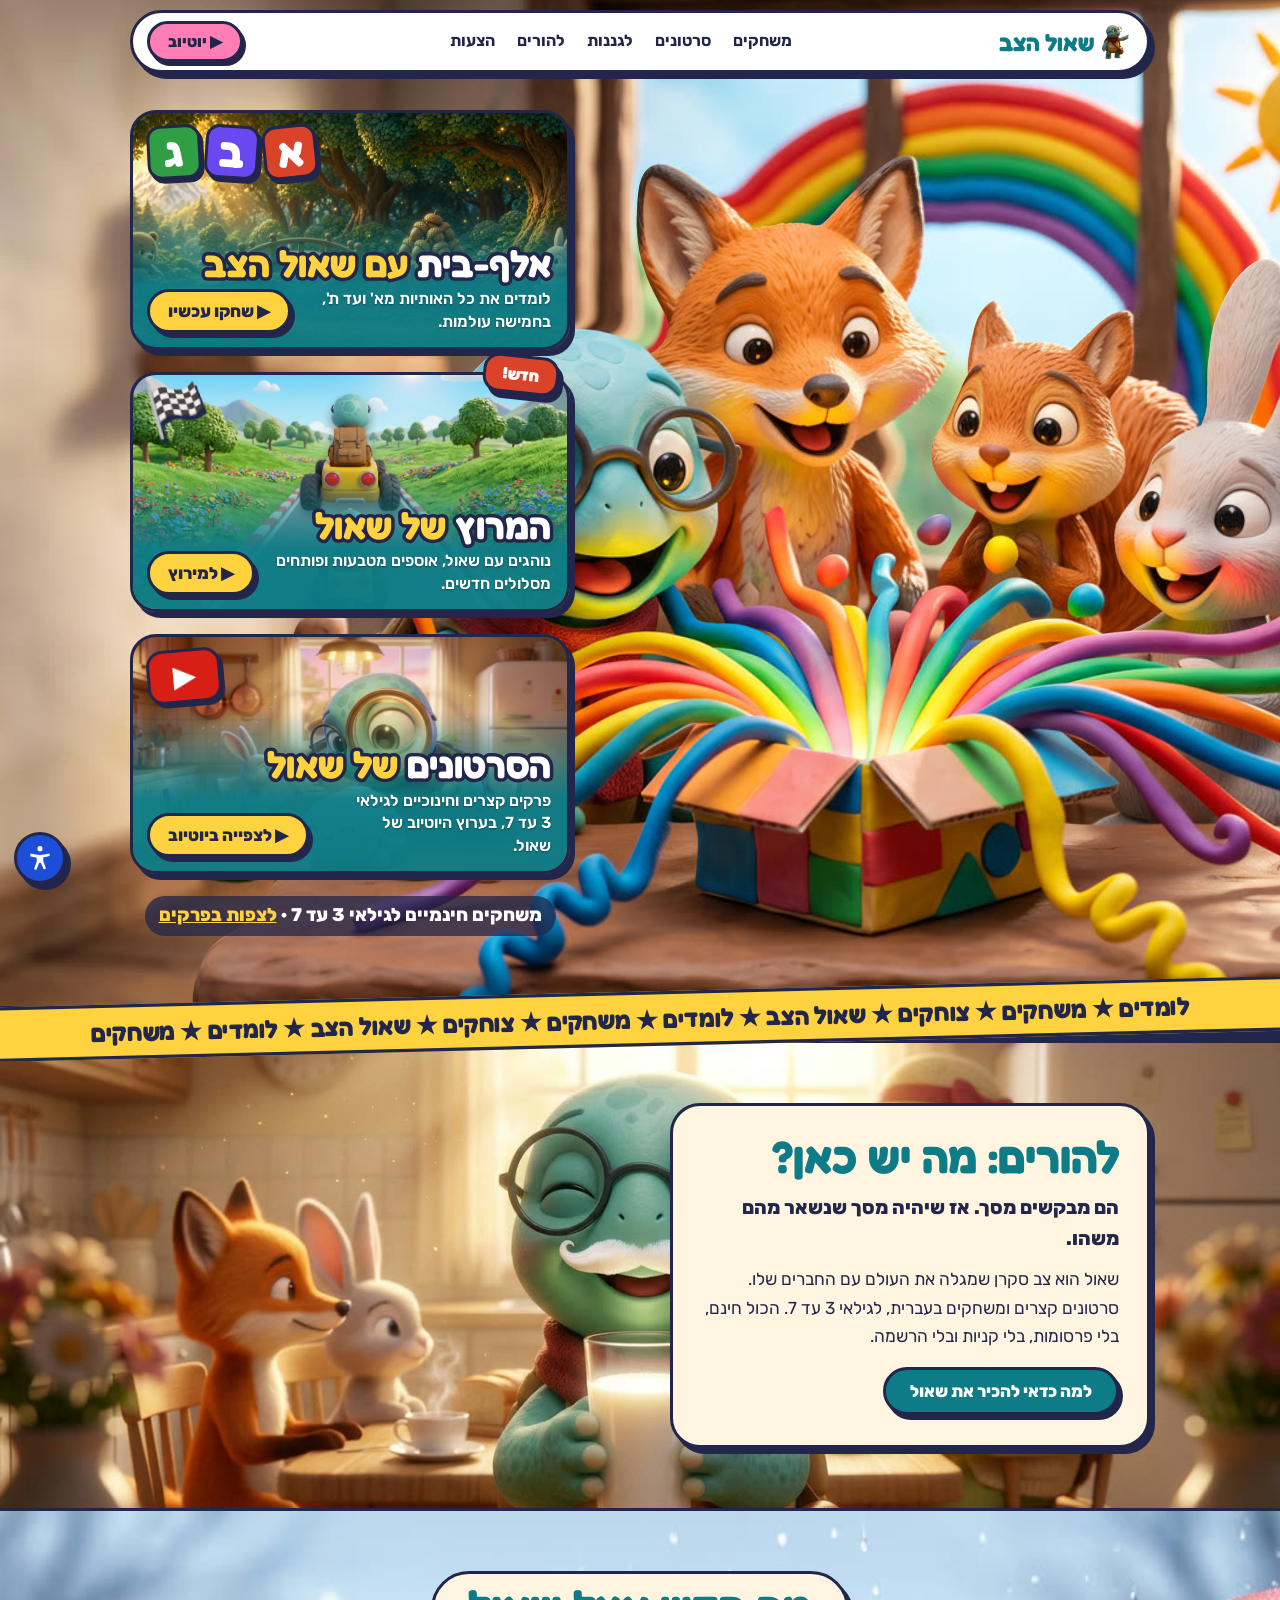
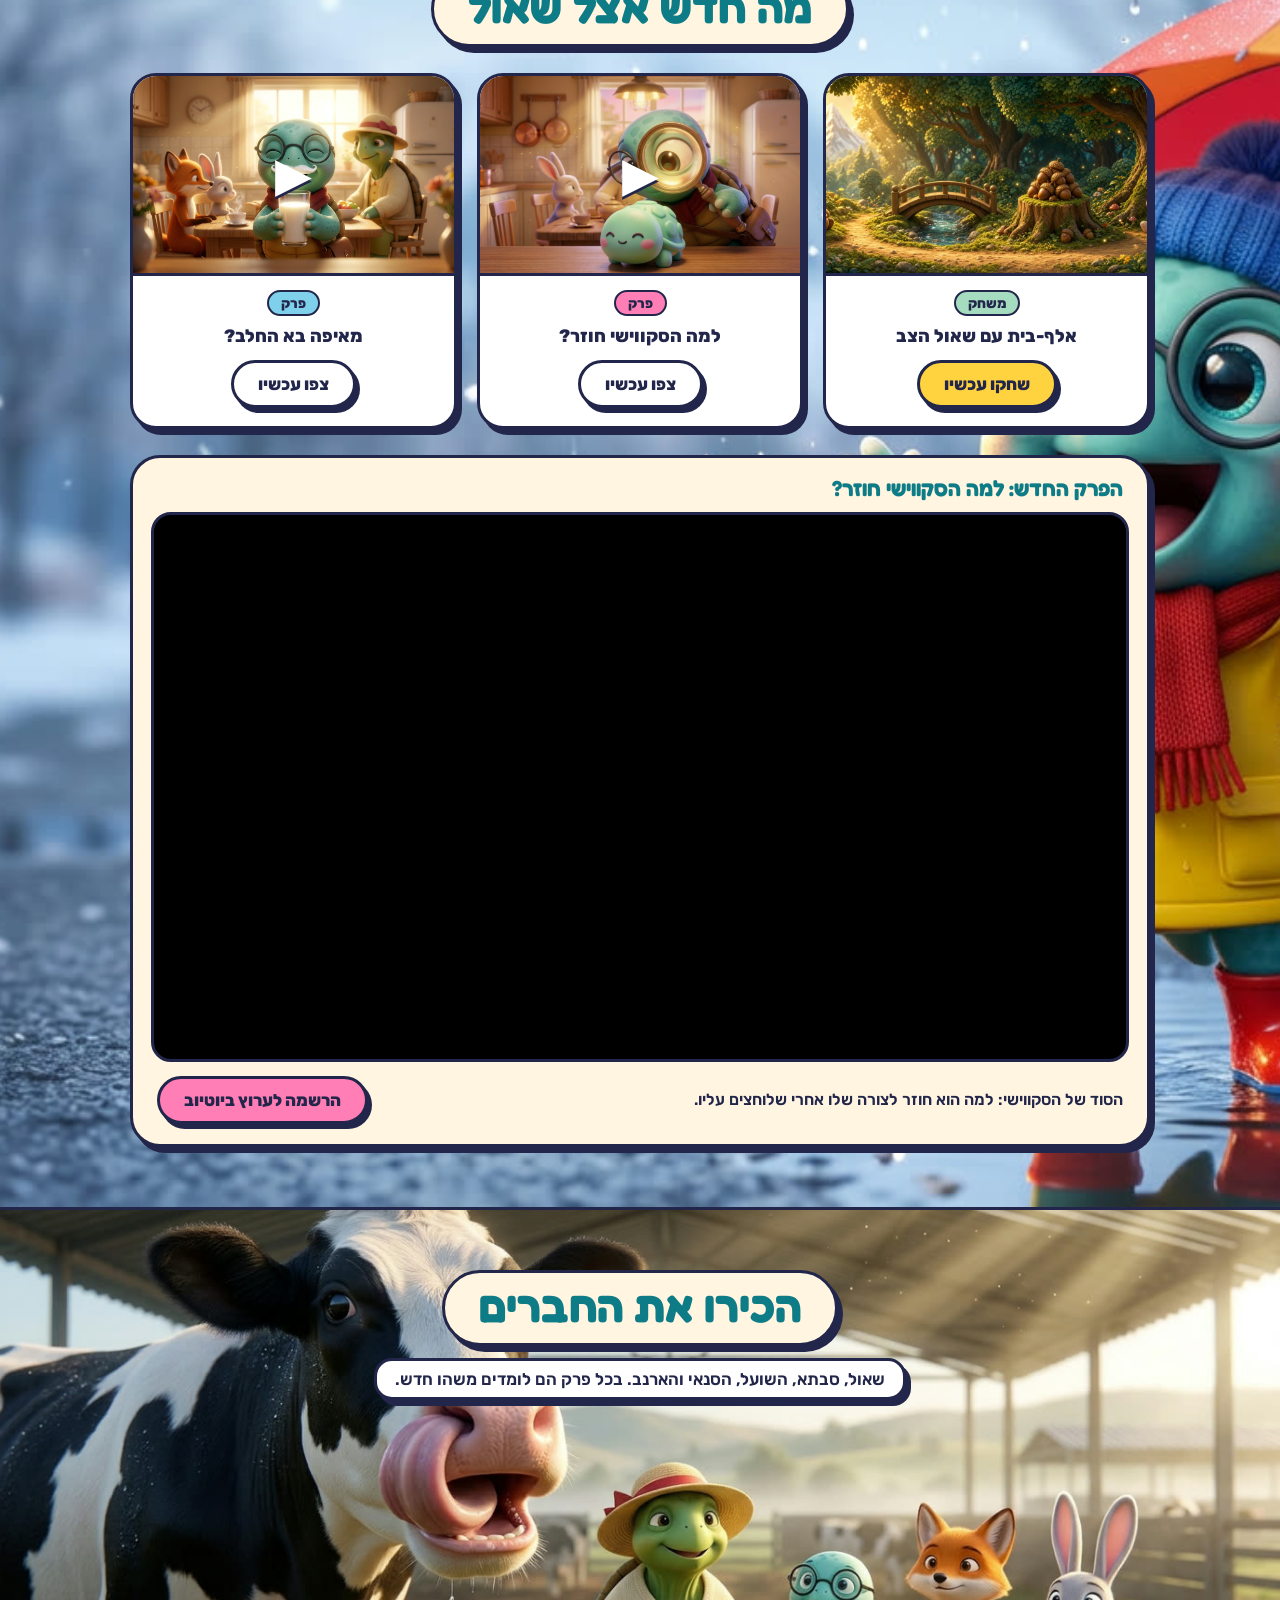
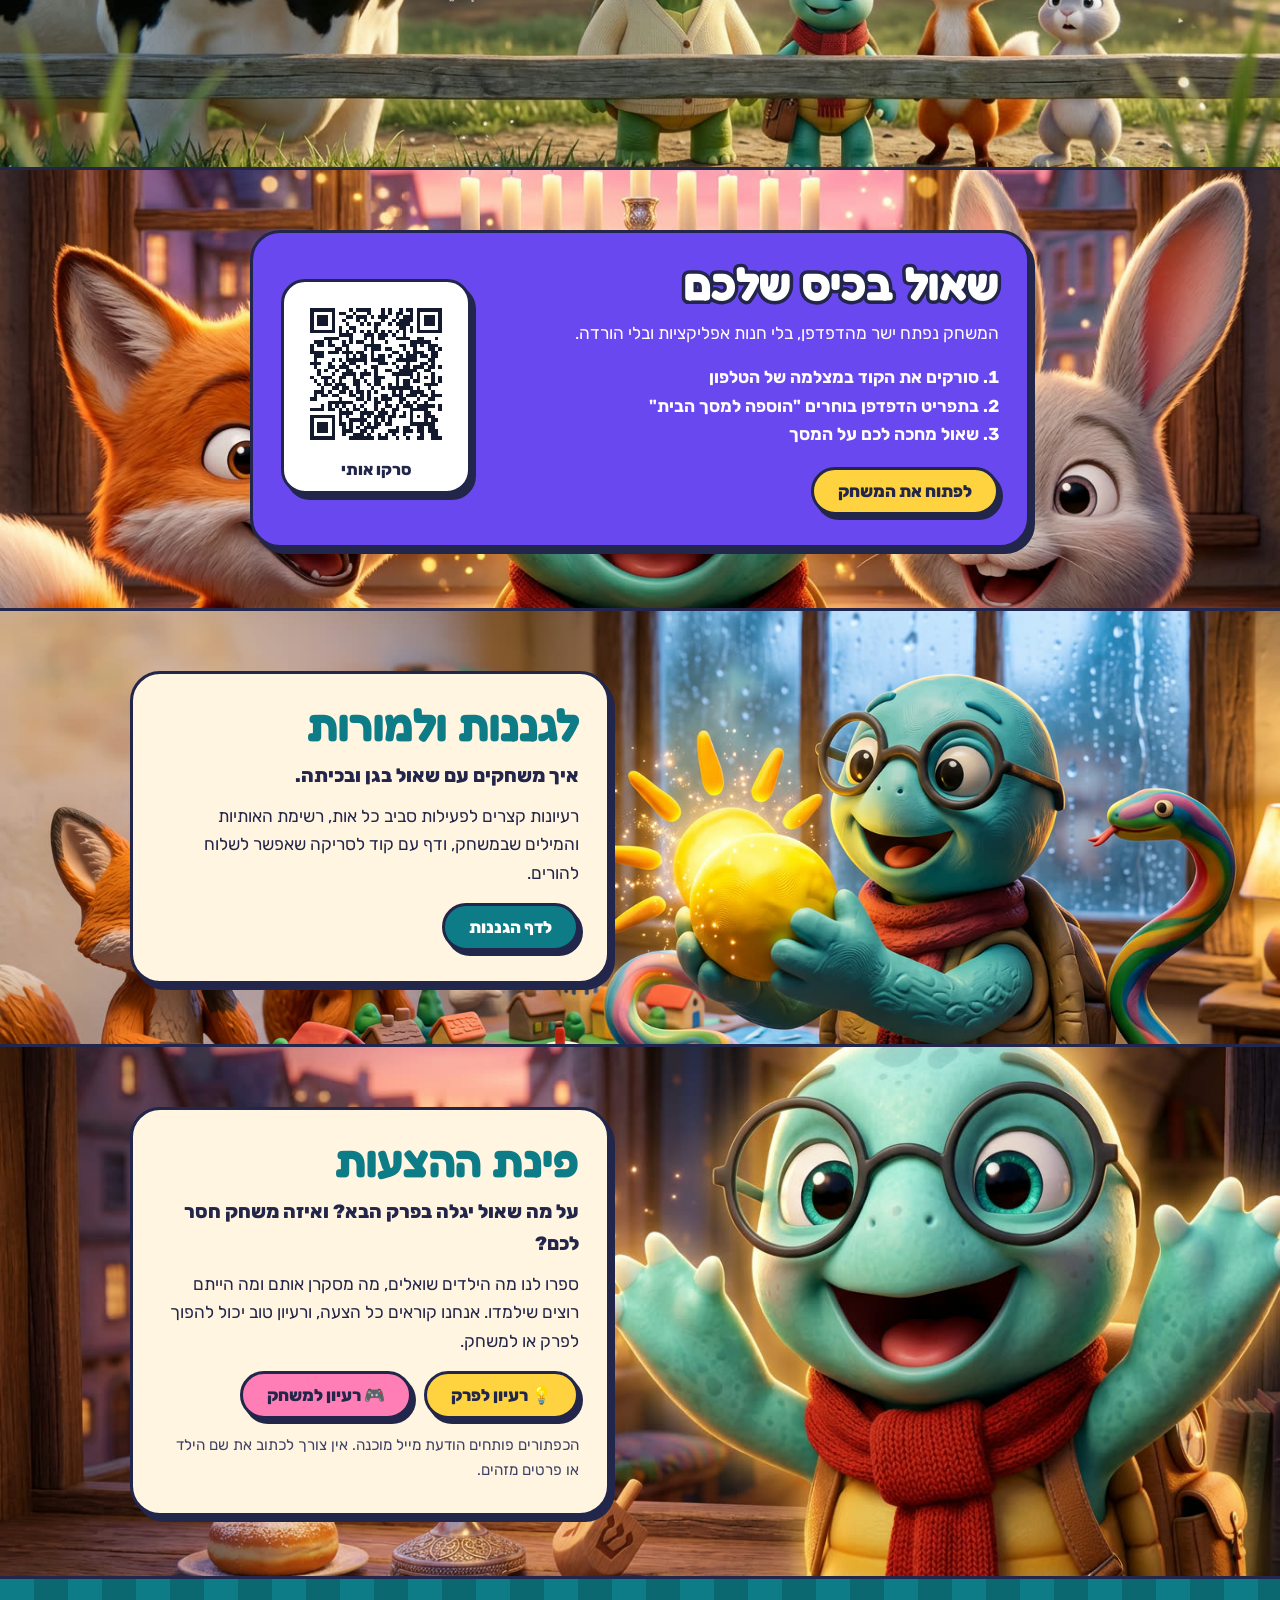
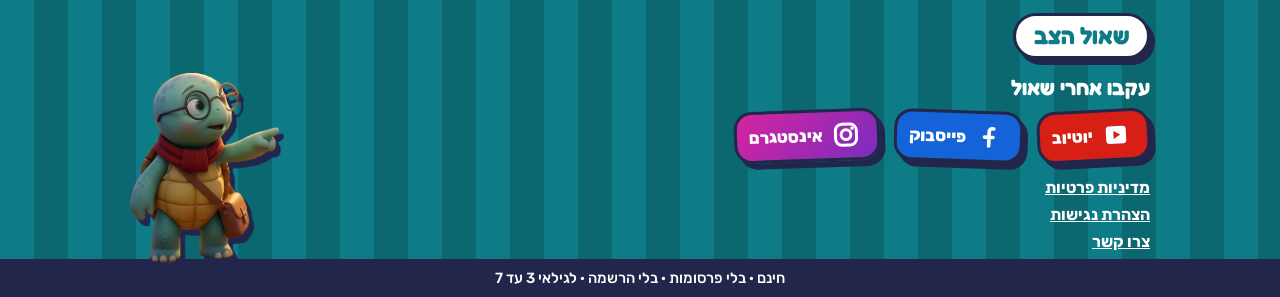
==== commit 54e1537d: "css v10 + PWA cache" ====
--- a/index.html
+++ b/index.html
@@ -19,7 +19,7 @@
 <link rel="preconnect" href="https://fonts.googleapis.com">
 <link rel="preconnect" href="https://fonts.gstatic.com" crossorigin>
 <link href="https://fonts.googleapis.com/css2?family=Fredoka:wght@500;600;700&family=Rubik:wght@400;500;700;800;900&display=swap" rel="stylesheet">
-<link rel="stylesheet" href="css/site.css?v=9">
+<link rel="stylesheet" href="css/site.css?v=10">
 <link rel="manifest" href="/manifest.webmanifest">
 <meta name="theme-color" content="#0e7c86">
 <link rel="apple-touch-icon" href="/img/apple-touch-icon.png">
--- a/css/site.css
+++ b/css/site.css
@@ -156,7 +156,9 @@
   .bar .b { padding: 6px 8px 6px 10px; gap: 6px; } .logo { font-size: 1.2rem; padding-right: 2px; } .logo img { height: 28px; }
   .bar .pill { padding: 7px 12px; font-size: .9rem; }
   .bar .pill.inst { font-size: .9rem; padding: 7px 10px; }
-  @media (max-width: 480px) { .bar .pill.inst .t, .bar .pill.p .t { display: none; } .bar .pill.inst { padding: 5px 9px; } }
+  /* 28/11 (the user: "הכפתור להתקנה בטלפון לא ברור"): a bare 📲 said nothing, so the phone shows the word too; the small sizes make room for it */
+  @media (max-width: 480px) { .bar .b { gap: 4px; padding: 6px 6px 6px 8px; } .bar .pill, .bar .pill.inst, .menu summary { padding: 6px 9px; font-size: .82rem; } .logo { font-size: 1.05rem; gap: 4px; } .logo img { height: 24px; } }
+  @media (max-width: 350px) { .bar .pill.inst .t { display: none; } }
   .hero { padding: 300px 0 46px; min-height: 0; background-position: 62% top; background-size: auto 330px; background-color: var(--teal-d); align-items: flex-end; }
   .hero .panel, .games { margin: 0 auto; }
   .game { min-height: 275px; }
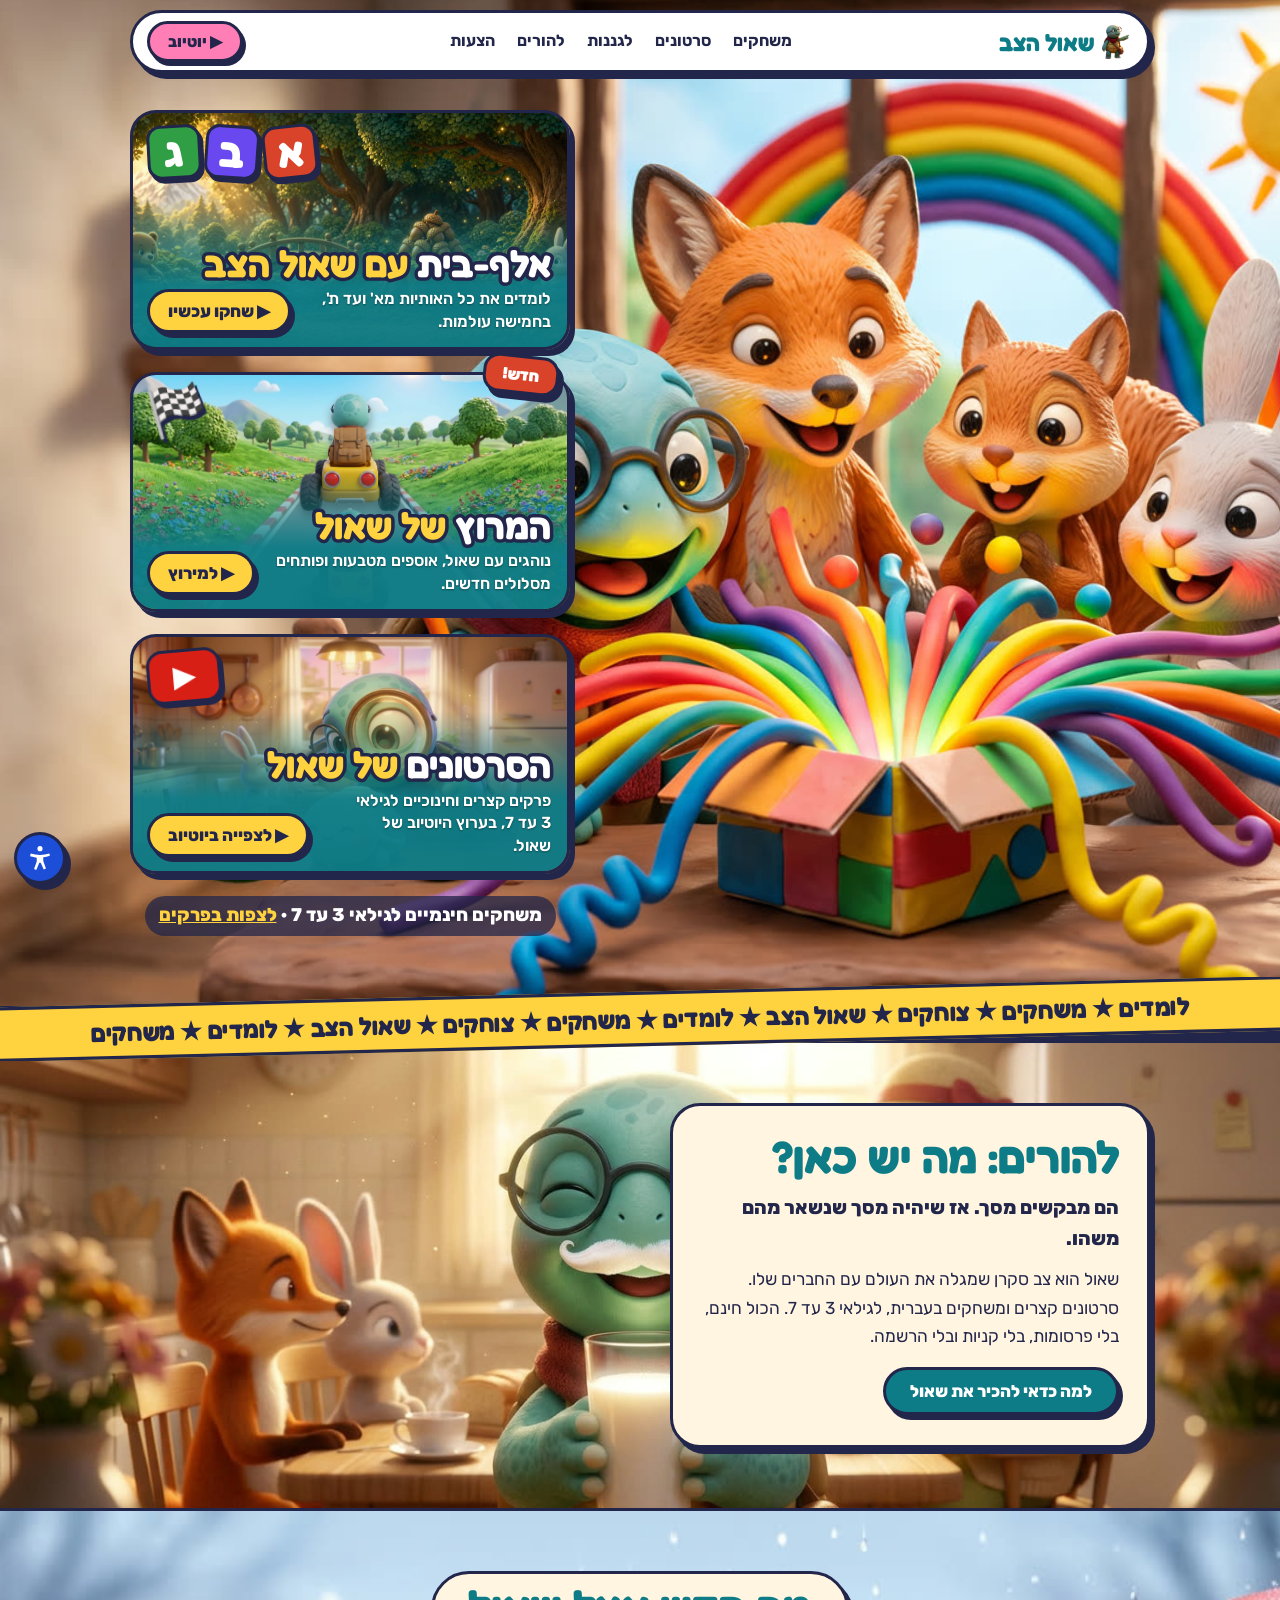
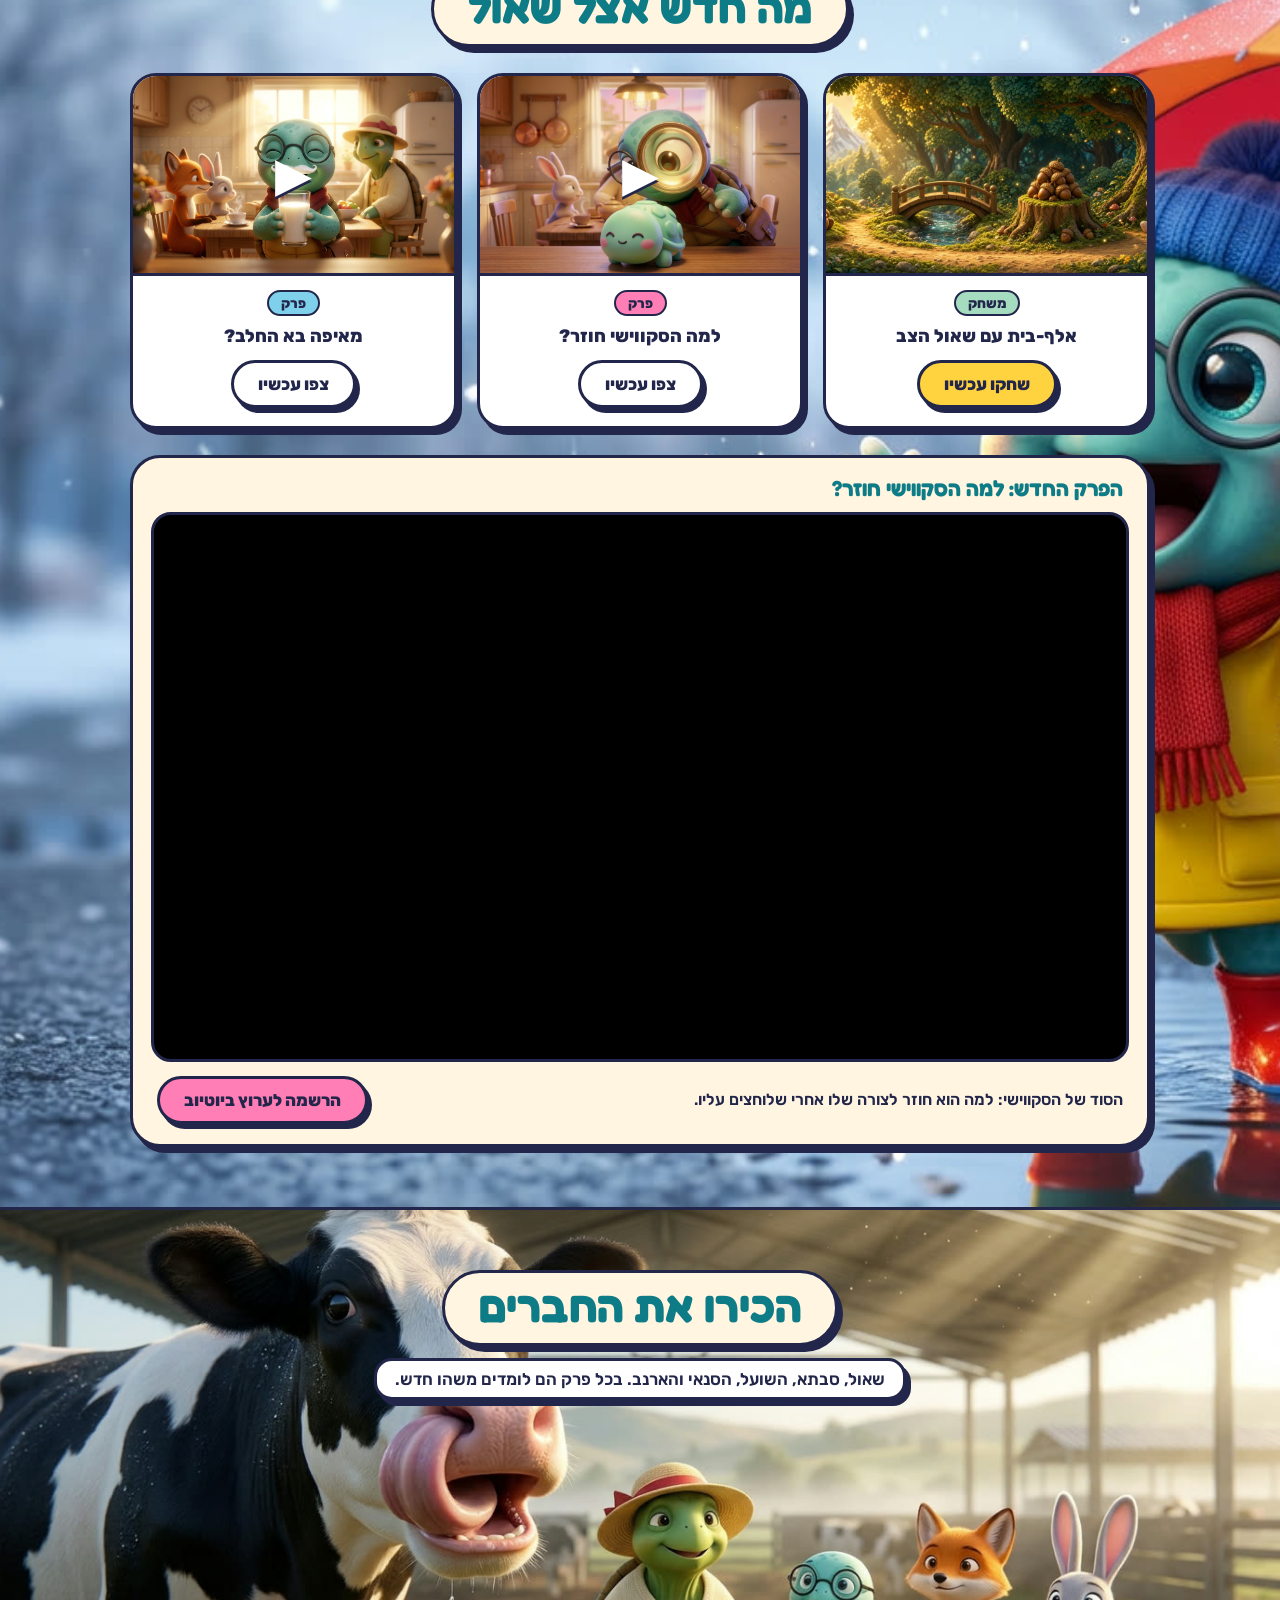
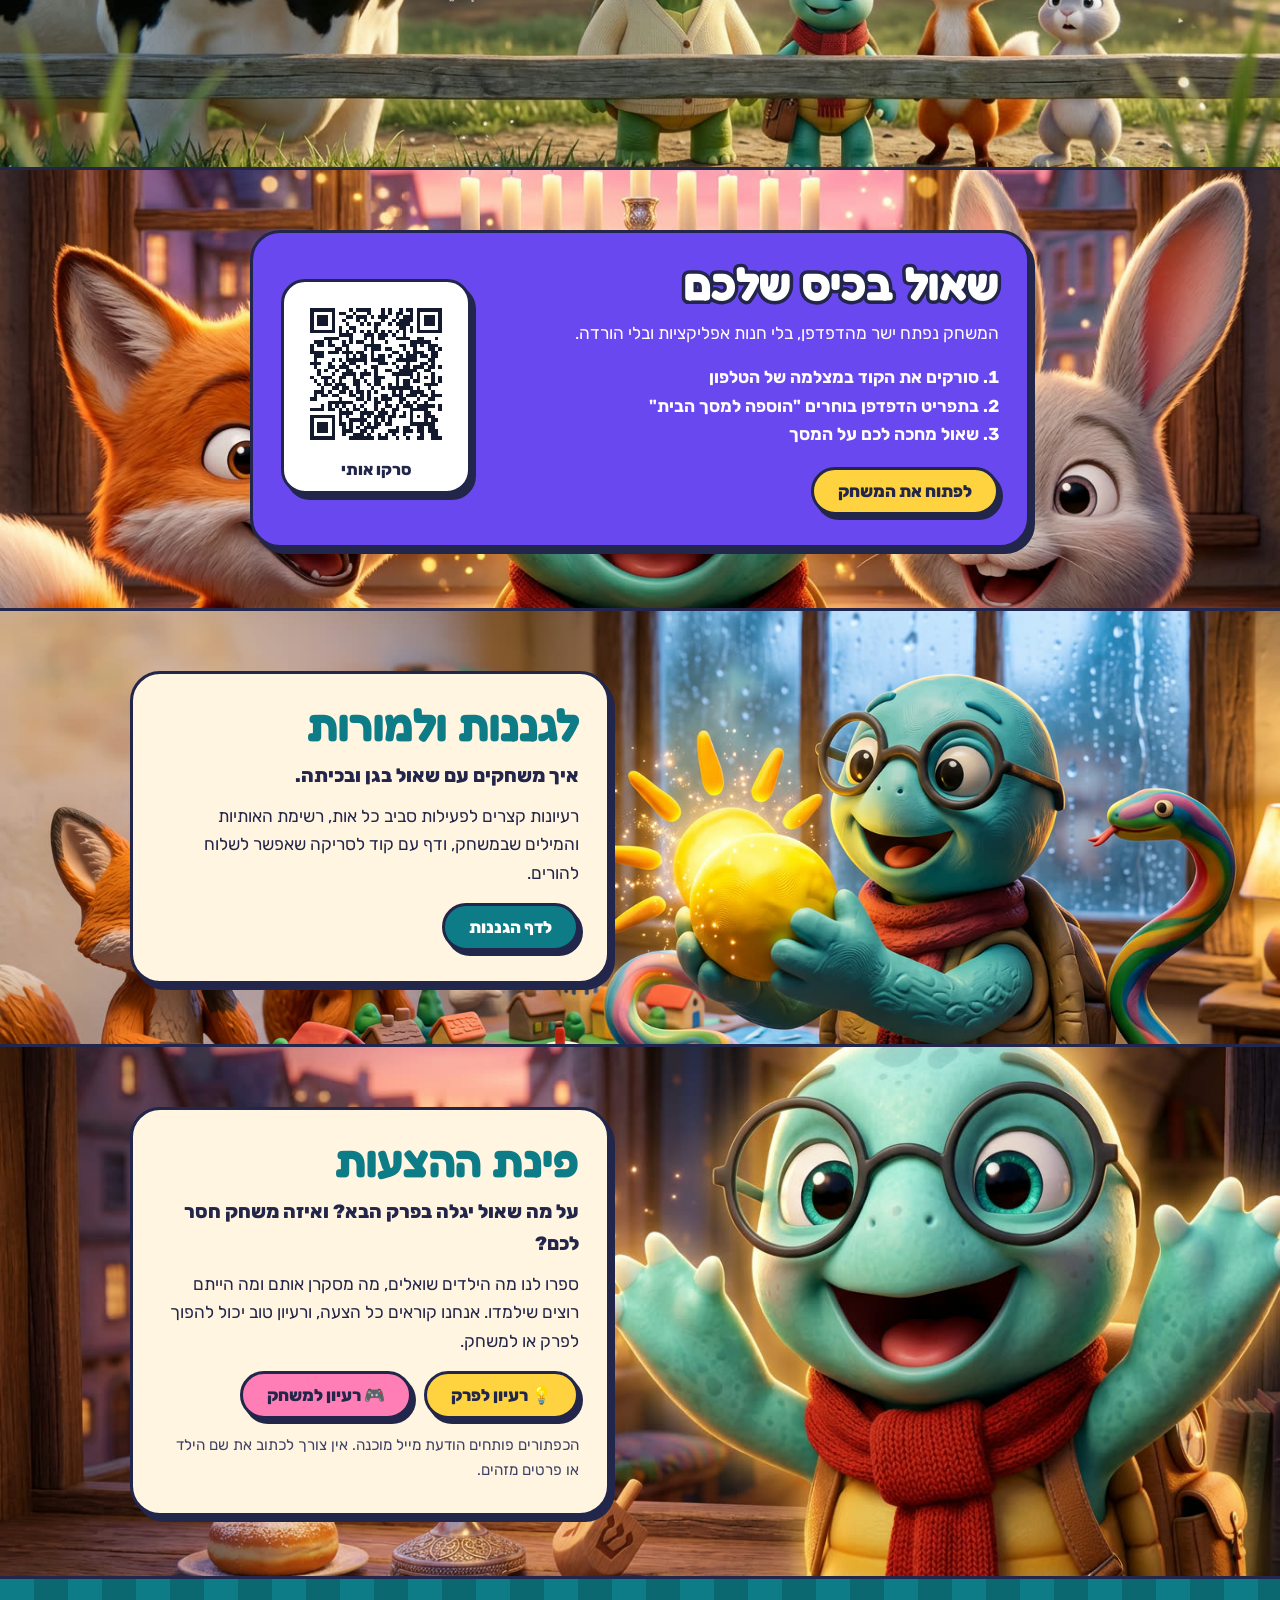
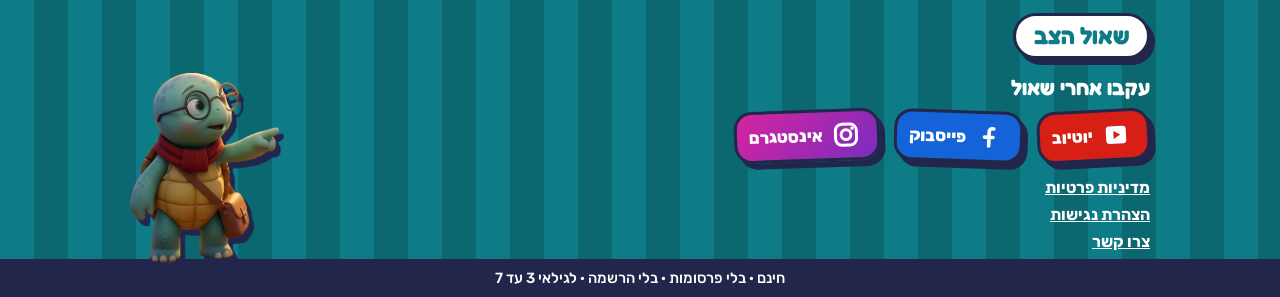
==== commit 9043e6fd: "Menu: Games opens all games + PWA cache" ====
--- a/index.html
+++ b/index.html
@@ -32,15 +32,15 @@
 <a class="skip" href="#main">דלגו לתוכן</a>
 <header class="bar"><div class="b st">
   <a class="logo" href="index.html"><img src="img/shaul.png" alt="" width="313" height="398">שאול הצב</a>
-  <nav aria-label="ראשי"><a href="alef-bet/">משחקים</a><a href="videos/">סרטונים</a><a href="gan/">לגננות</a><a href="#about">להורים</a><a href="#ideas">הצעות</a></nav>
-  <details class="menu"><summary>תפריט</summary><div class="st"><a href="alef-bet/">משחקים</a><a href="videos/">סרטונים</a><a href="gan/">לגננות</a><a href="#about">להורים</a><a href="#ideas">הצעות</a></div></details>
+  <nav aria-label="ראשי"><a href="#games">משחקים</a><a href="videos/">סרטונים</a><a href="gan/">לגננות</a><a href="#about">להורים</a><a href="#ideas">הצעות</a></nav>
+  <details class="menu"><summary>תפריט</summary><div class="st"><a href="#games">משחקים</a><a href="videos/">סרטונים</a><a href="gan/">לגננות</a><a href="#about">להורים</a><a href="#ideas">הצעות</a></div></details>
   <button class="pill inst" type="button" data-install hidden aria-label="התקנת שאול הצב בטלפון">📲<span class="t"> התקנה</span></button>
   <a class="pill p" href="https://www.youtube.com/channel/UC1-MnNsGyyjfJZPgiCrN3sg?sub_confirmation=1" rel="noopener" aria-label="הרשמה לערוץ היוטיוב של שאול הצב">▶ יוטיוב</a>
 </div></header>
 <main id="main">
 
 <div class="hero" style="background-image:url(img/bg/clay-c.jpg)" data-src="img/bg/clay-c.jpg" data-depth="img/bg/clay-c-d.png"><div class="in">
-  <div class="games">
+  <div class="games" id="games" style="scroll-margin-top:84px">
     <a class="game st" href="alef-bet/" style="background-image:url(img/forest-s.jpg)">
       <span class="sign alef" aria-hidden="true"><b>א</b><b>ב</b><b>ג</b></span>
       <div class="txt"><h1>אלף-בית <span>עם שאול הצב</span></h1>
